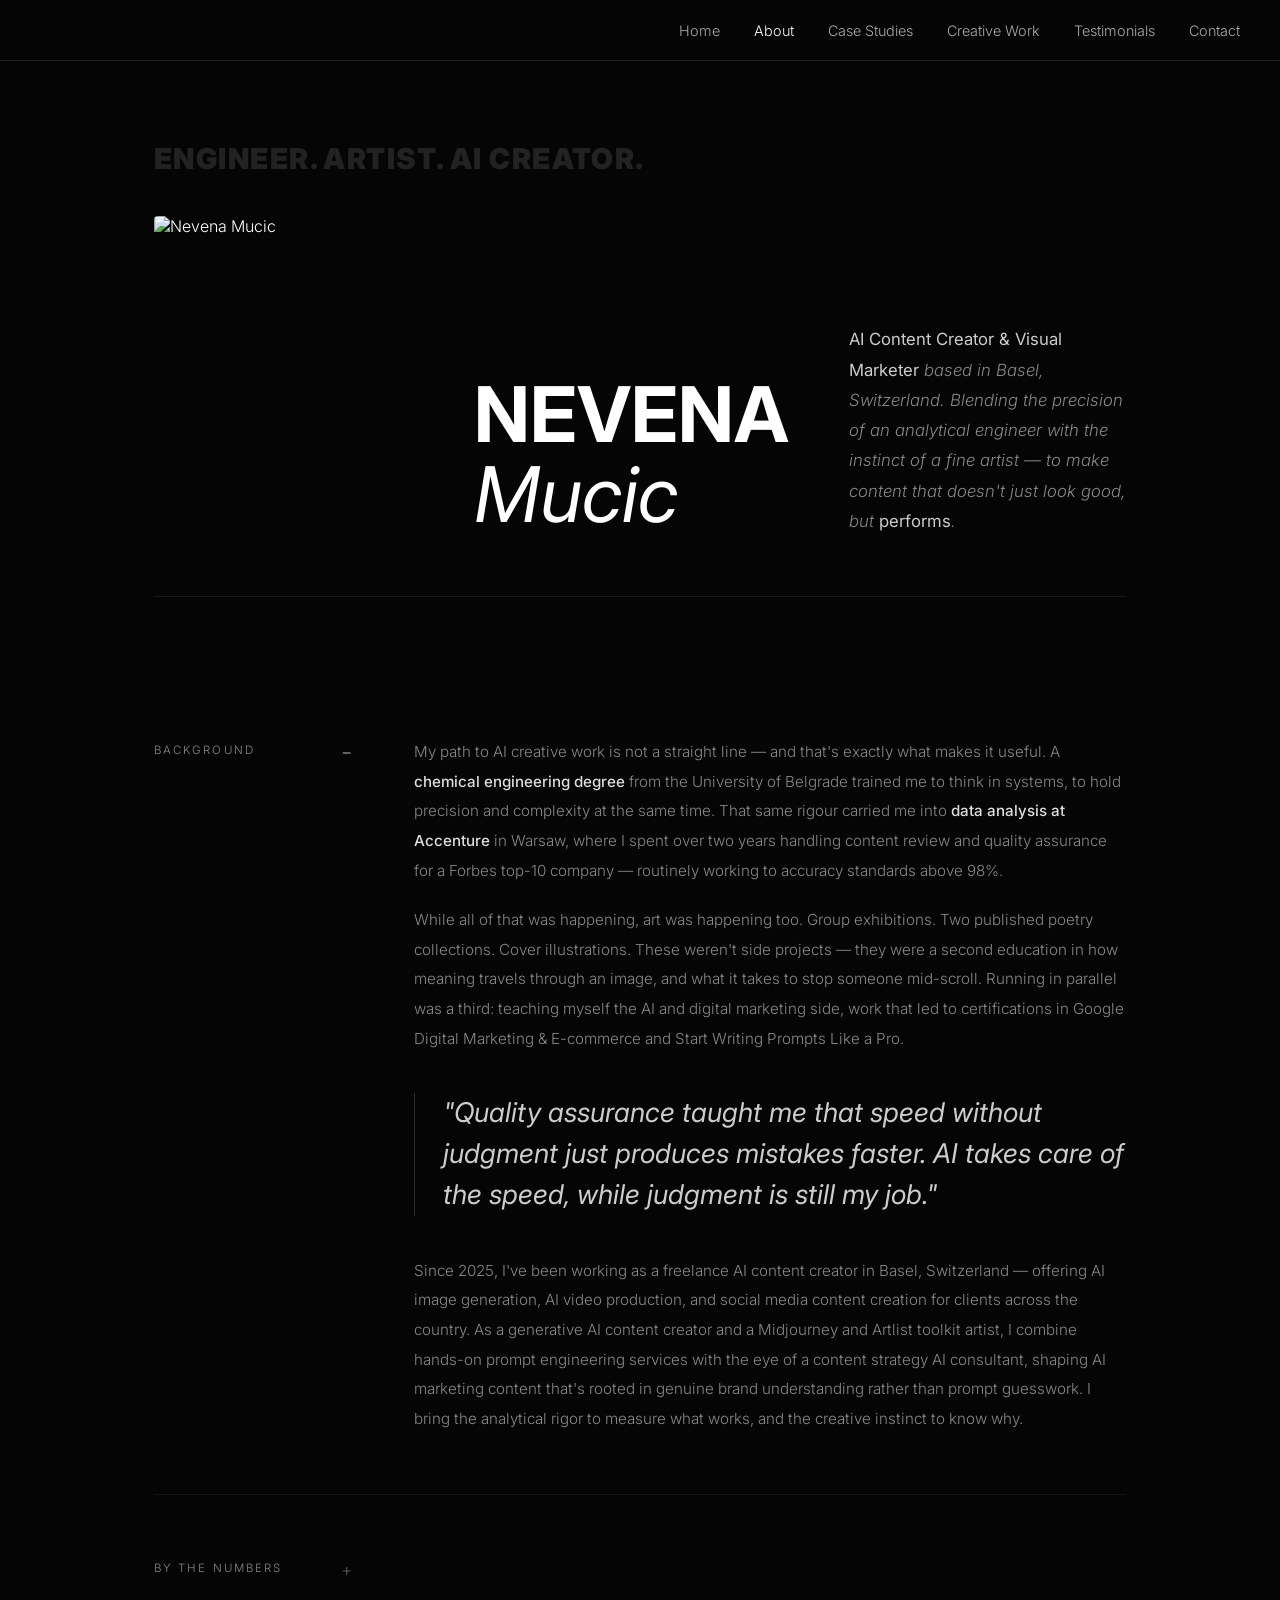
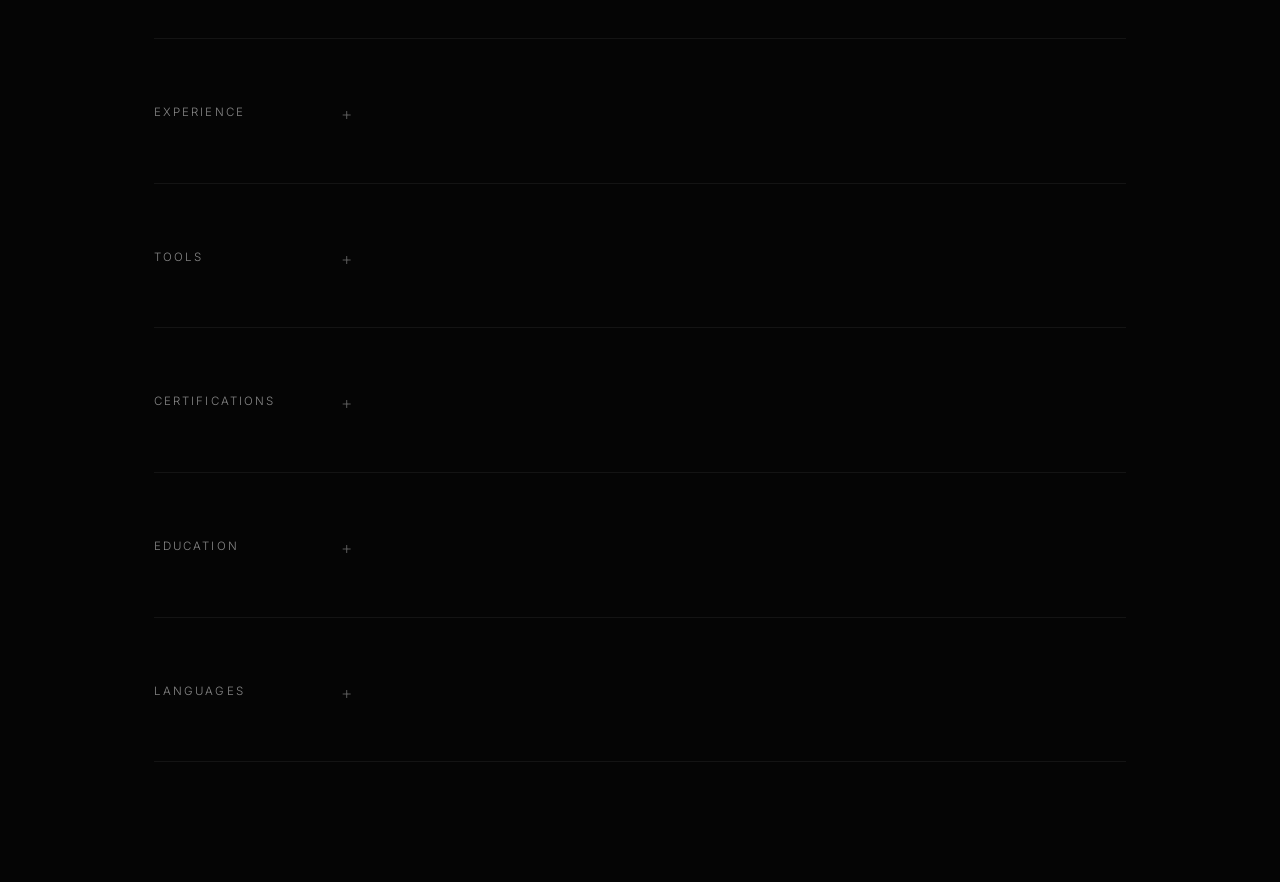
==== about.html @ 3ad42762 "Add expandable accordion sections" ====
<!DOCTYPE html>
<html lang="en">
<head>
    <meta charset="UTF-8">
    <meta name="viewport" content="width=device-width, initial-scale=1.0">
    <title>About Nevena Mucic — AI Visual Content Creator &middot; Basel</title>
    <meta name="description" content="Meet Nevena Mucic, an AI Visual Content Creator in Basel, Switzerland — an engineer-turned-artist blending chemical engineering precision with a fine art background in AI image generation, video production, and content strategy.">
    <link href="https://fonts.googleapis.com/css2?family=Inter:wght@300;400;500&display=swap" rel="stylesheet">
    <style>
        *, *::before, *::after { box-sizing: border-box; margin: 0; padding: 0; }

        body, html {
            background-color: #050505;
            color: #ffffff;
            font-family: 'Inter', sans-serif;
            font-weight: 300;
            overflow-x: hidden;
            -webkit-font-smoothing: antialiased;
        }

        .top-nav {
            display: flex;
            justify-content: flex-end;
            padding: 20px 40px;
            border-bottom: 1px solid rgba(255, 255, 255, 0.1);
        }
        .nav-links a {
            color: #aaaaaa;
            text-decoration: none;
            margin-left: 30px;
            font-size: 0.9rem;
            transition: color 0.3s ease;
        }
        .nav-links a:hover { color: #ffffff; }
        .nav-links a.active { color: #ffffff; }

        .about-page {
            max-width: 1100px;
            margin: 0 auto;
            padding: 80px 5% 120px;
        }

        .about-eyebrow {
            font-family: 'Inter', sans-serif;
            font-size: 1.8rem;
            font-weight: 900;
            color: #222222;
            margin-bottom: 40px;
            letter-spacing: 0.05em;
            text-transform: uppercase;
        }

        .page-header {
            display: grid;
            grid-template-columns: 260px 1fr 1fr;
            gap: 60px;
            align-items: end;
            margin-bottom: 80px;
            padding-bottom: 60px;
            border-bottom: 1px solid rgba(255,255,255,0.08);
        }

        .page-header h1 {
            font-family: 'Inter', sans-serif;
            font-weight: 700;
            font-size: clamp(3rem, 6vw, 5rem);
            line-height: 1.05;
        }

        .page-header h1 em {
            font-weight: 400;
            font-style: italic;
            display: block;
        }

        .header-statement p {
            font-size: 1.05rem;
            line-height: 1.8;
            color: #888;
            font-style: italic;
        }

        .header-statement p strong {
            color: #ccc;
            font-weight: 400;
            font-style: normal;
        }

        .header-photo {
            position: relative;
            width: 260px;
            height: 320px;
            overflow: hidden;
            border-radius: 4px;
            flex-shrink: 0;
        }

        .header-photo img {
            width: 100%;
            height: 100%;
            object-fit: cover;
            object-position: center top;
            display: block;
            filter: grayscale(15%) contrast(1.05);
        }

        .header-photo::after {
            content: '';
            position: absolute;
            bottom: 0; left: 0; right: 0;
            height: 55%;
            background: linear-gradient(to top, #050505 0%, transparent 100%);
            pointer-events: none;
        }

        .about-section {
            display: grid;
            grid-template-columns: 200px 1fr;
            gap: 60px;
            padding: 60px 0;
            border-bottom: 1px solid rgba(255,255,255,0.06);
            align-items: start;
        }

        .section-label {
            font-size: 0.72rem;
            letter-spacing: 0.18em;
            text-transform: uppercase;
            color: #888888;
            padding-top: 6px;
            position: sticky;
            top: 40px;
        }

        .background-text p {
            font-size: 0.95rem;
            line-height: 1.95;
            color: #888;
            margin-bottom: 20px;
        }

        .background-text p:last-child { margin-bottom: 0; }

        .background-text p strong {
            color: #dddddd;
            font-weight: 500;
        }

        .pull-quote {
            font-family: 'Inter', sans-serif;
            font-style: italic;
            font-weight: 400;
            font-size: clamp(1.3rem, 2.5vw, 1.7rem);
            line-height: 1.5;
            color: #ccc;
            border-left: 1px solid rgba(255,255,255,0.15);
            padding-left: 28px;
            margin: 40px 0;
        }

        .timeline-item {
            display: grid;
            grid-template-columns: 1fr auto;
            gap: 20px;
            padding: 28px 0;
            border-bottom: 1px solid rgba(255,255,255,0.06);
        }

        .timeline-item:first-child { padding-top: 0; }
        .timeline-item:last-child { border-bottom: none; padding-bottom: 0; }

        .timeline-role {
            font-size: 1rem;
            font-weight: 400;
            color: #eee;
            margin-bottom: 4px;
        }

        .timeline-company {
            font-size: 0.8rem;
            color: #666;
            letter-spacing: 0.05em;
            text-transform: uppercase;
            margin-bottom: 12px;
        }

        .timeline-desc {
            font-size: 0.85rem;
            line-height: 1.8;
            color: #666;
        }

        .timeline-desc ul {
            list-style: none;
            padding: 0;
            margin-top: 8px;
        }

        .timeline-desc ul li {
            padding-left: 16px;
            position: relative;
            margin-bottom: 6px;
        }

        .timeline-desc ul li::before {
            content: '→';
            position: absolute;
            left: 0;
            color: #444;
        }

        .timeline-date {
            font-size: 0.75rem;
            color: #777777;
            white-space: nowrap;
            padding-top: 5px;
            text-align: right;
        }

        .tools-grid {
            display: grid;
            grid-template-columns: 1fr 1fr;
            gap: 40px;
        }

        .tools-group-label {
            font-size: 0.72rem;
            letter-spacing: 0.15em;
            text-transform: uppercase;
            color: #888888;
            margin-bottom: 16px;
        }

        .tool-row {
            display: flex;
            align-items: center;
            gap: 16px;
            padding: 10px 0;
            border-bottom: 1px solid rgba(255,255,255,0.04);
        }

        .tool-row:last-child { border-bottom: none; }

        .tool-name {
            font-size: 0.85rem;
            color: #aaa;
            width: 130px;
            flex-shrink: 0;
        }

        .tool-bar-track {
            flex: 1;
            height: 1px;
            background: rgba(255,255,255,0.08);
            position: relative;
        }

        .tool-bar-fill {
            position: absolute;
            top: 0; left: 0;
            height: 1px;
            background: rgba(255,255,255,0.35);
        }

        .credentials-grid {
            display: grid;
            grid-template-columns: repeat(3, 1fr);
            gap: 1px;
            background: rgba(255,255,255,0.06);
        }

        .credential-cell {
            background: #050505;
            padding: 24px 20px;
        }

        .credential-number {
            font-family: 'Inter', sans-serif;
            font-size: 2rem;
            font-weight: 700;
            color: #fff;
            line-height: 1;
            margin-bottom: 6px;
        }

        .credential-label {
            font-size: 0.72rem;
            color: #555;
            text-transform: uppercase;
            letter-spacing: 0.1em;
            line-height: 1.4;
        }

        .lang-grid {
            display: grid;
            grid-template-columns: repeat(auto-fit, minmax(140px, 1fr));
            gap: 20px;
        }

        .lang-name {
            font-size: 0.9rem;
            color: #ccc;
            margin-bottom: 4px;
        }

        .lang-level {
            font-size: 0.7rem;
            color: #777777;
            text-transform: uppercase;
            letter-spacing: 0.1em;
        }

        .edu-item {
            padding: 20px 0;
            border-bottom: 1px solid rgba(255,255,255,0.05);
        }

        .edu-item:first-child { padding-top: 0; }
        .edu-item:last-child { border-bottom: none; padding-bottom: 0; }

        .edu-institution { font-size: 0.9rem; color: #ccc; margin-bottom: 4px; }
        .edu-field { font-size: 0.78rem; color: #555; margin-bottom: 4px; }
        .edu-years { font-size: 0.72rem; color: #3a3a3a; }

        .cert-list { display: flex; flex-direction: column; gap: 12px; }

        .cert-item {
            display: flex;
            align-items: center;
            gap: 14px;
            padding: 14px 18px;
            border: 1px solid rgba(255,255,255,0.07);
            border-radius: 8px;
        }

        .cert-badge {
            width: 28px;
            height: 28px;
            border-radius: 50%;
            border: 1px solid rgba(255,255,255,0.12);
            display: flex;
            align-items: center;
            justify-content: center;
            font-size: 0.6rem;
            color: #666;
            flex-shrink: 0;
        }

        .cert-name { font-size: 0.85rem; color: #aaa; }



        @media (max-width: 900px) {
            .page-header { grid-template-columns: 1fr 1fr; gap: 32px; }
            .header-photo { width: 100%; height: 260px; grid-column: 1 / -1; }
        }

        @media (max-width: 768px) {
            .top-nav { padding: 16px 20px; }
            .nav-links a { margin-left: 16px; font-size: 0.8rem; }
            .about-page { padding: 40px 5% 80px; }
            .page-header { grid-template-columns: 1fr; gap: 24px; margin-bottom: 48px; padding-bottom: 40px; }
            .header-photo { width: 100%; height: 220px; grid-column: auto; }
            .about-section { grid-template-columns: 1fr; gap: 20px; padding: 40px 0; }
            .section-label { position: static; }
            .tools-grid { grid-template-columns: 1fr; gap: 28px; }
            .credentials-grid { grid-template-columns: 1fr 1fr; }
        }
        /* ── Accordion ── */
        .section-label,
        .cs-section-label {
            cursor: pointer;
            user-select: none;
            display: flex;
            justify-content: space-between;
            align-items: flex-start;
            gap: 8px;
        }
        .section-label::after,
        .cs-section-label::after {
            content: '+';
            font-size: 1.1rem;
            font-weight: 300;
            color: #555555;
            line-height: 1;
            flex-shrink: 0;
            transition: color 0.3s ease;
        }
        .about-section.open > .section-label::after,
        .cs-section.open > .cs-section-label::after {
            content: '\2212';
            color: #aaaaaa;
        }
        .section-content,
        .cs-body {
            overflow: hidden;
            max-height: 0;
            opacity: 0;
            transition: max-height 0.45s cubic-bezier(0.4,0,0.2,1), opacity 0.35s ease;
            pointer-events: none;
        }
        .about-section.open > .section-content,
        .cs-section.open > .cs-body {
            max-height: 4000px;
            opacity: 1;
            pointer-events: auto;
        }

    </style>
</head>
<body>

    <nav class="top-nav">
        <div class="nav-links">
            <a href="/">Home</a>
            <a href="/about.html" class="active">About</a>
            <a href="/index.html#case-studies">Case Studies</a>
            <a href="/artwork.html">Creative Work</a>
            <a href="/#testimonials">Testimonials</a>
            <a href="/#contact">Contact</a>
        </div>
    </nav>

    <div class="about-page">

        <h2 class="about-eyebrow">Engineer. Artist. AI Creator.</h2>
        <div class="page-header">
            <div class="header-photo">
                <img src="https://nevenaai.com/static/profile.jpg" alt="Nevena Mucic">
            </div>
            <h1>NEVENA<br><em>Mucic</em></h1>
            <div class="header-statement">
                <p>
                    <strong>AI Content Creator & Visual Marketer</strong> based in Basel, Switzerland.
                    Blending the precision of an analytical engineer with the instinct of a fine artist —
                    to make content that doesn't just look good, but <strong>performs</strong>.
                </p>
            </div>
        </div>

        <div class="about-section">
            <div class="section-label">Background</div>
            <div class="section-content">
                <div class="background-text">
                    <p>My path to AI creative work is not a straight line — and that's exactly what makes it useful.
                    A <strong>chemical engineering degree</strong> from the University of Belgrade trained me to think
                    in systems, to hold precision and complexity at the same time. That same rigour carried me into
                    <strong>data analysis at Accenture</strong> in Warsaw, where I spent over two years handling
                    content review and quality assurance for a Forbes top-10 company — routinely working to accuracy
                    standards above 98%.</p>

                    <p>While all of that was happening, art was happening too. Group exhibitions. Two published poetry
                    collections. Cover illustrations. These weren't side projects — they were a second education in
                    how meaning travels through an image, and what it takes to stop someone mid-scroll. Running in
                    parallel was a third: teaching myself the AI and digital marketing side, work that led to
                    certifications in Google Digital Marketing & E-commerce and Start Writing Prompts Like a Pro.</p>

                    <div class="pull-quote">
                        "Quality assurance taught me that speed without judgment just produces mistakes faster. AI takes care of the speed, while judgment is still my job."
                    </div>

                    <p>Since 2025, I've been working as a freelance AI content creator in Basel, Switzerland — offering
                    AI image generation, AI video production, and social media content creation for clients across
                    the country. As a generative AI content creator and a Midjourney and Artlist toolkit artist,
                    I combine hands-on prompt engineering services with the eye of a content strategy AI consultant,
                    shaping AI marketing content that's rooted in genuine brand understanding rather than prompt
                    guesswork. I bring the analytical rigor to measure what works, and the creative instinct to know why.</p>
                </div>
            </div>
        </div>

        <div class="about-section">
            <div class="section-label">By the numbers</div>
            <div class="section-content">
                <div class="credentials-grid">
                    <div class="credential-cell">
                        <div class="credential-number">3</div>
                        <div class="credential-label">Swiss clients<br>served</div>
                    </div>
                    <div class="credential-cell">
                        <div class="credential-number">545%</div>
                        <div class="credential-label">Daily reach growth<br>(NetzwerkPRO)</div>
                    </div>
                    <div class="credential-cell">
                        <div class="credential-number">28K+</div>
                        <div class="credential-label">Views generated<br>(Kunstzentrum SOKO)</div>
                    </div>
                    <div class="credential-cell">
                        <div class="credential-number">98%+</div>
                        <div class="credential-label">Data quality<br>at Accenture</div>
                    </div>
                    <div class="credential-cell">
                        <div class="credential-number">2</div>
                        <div class="credential-label">Published poetry<br>collections</div>
                    </div>
                    <div class="credential-cell">
                        <div class="credential-number">3</div>
                        <div class="credential-label">Group<br>exhibitions</div>
                    </div>
                </div>
            </div>
        </div>

        <div class="about-section">
            <div class="section-label">Experience</div>
            <div class="section-content">
                <div class="timeline-item">
                    <div>
                        <div class="timeline-role">AI Content Creator — Marketing & Visual Storytelling</div>
                        <div class="timeline-company">Freelance · Self-Employed · Basel, Switzerland</div>
                        <div class="timeline-desc">
                            Freelance practice working as a Midjourney and Artlist toolkit artist for three Swiss clients, combining AI visual production with digital marketing strategy.
                            <ul>
                                <li>AI visuals and video — Midjourney, Artlist AI Toolkit (Kling 3.0, Seedance 2.0, Veo 3), Canva, CapCut</li>
                                <li>Event posters, reels, and carousels informed by hook strategy and audience behaviour</li>
                                <li>Branded AI video outros establishing consistent visual identity for nonprofit clients</li>
                                <li>Copy and content direction via Claude, ChatGPT, and Gemini</li>
                            </ul>
                        </div>
                    </div>
                    <div class="timeline-date">Aug 2025 — Present</div>
                </div>

                <div class="timeline-item">
                    <div>
                        <div class="timeline-role">Data Analyst</div>
                        <div class="timeline-company">Accenture · Warsaw, Poland</div>
                        <div class="timeline-desc">
                            Data handling, analysis, and quality assurance for a multinational Forbes top-10 client.
                            <ul>
                                <li>Maintained data quality above 98% consistently</li>
                                <li>Identified gaps and developed methods for policy implementation and quality improvement</li>
                                <li>Provided back-end support and tracked events across supported language markets</li>
                            </ul>
                        </div>
                    </div>
                    <div class="timeline-date">Nov 2018 — Feb 2021</div>
                </div>
            </div>
        </div>

        <div class="about-section">
            <div class="section-label">Tools</div>
            <div class="section-content">
                <div class="tools-grid">
                    <div>
                        <div class="tools-group-label">AI Visual Production</div>
                        <div class="tool-row"><span class="tool-name">Midjourney</span><div class="tool-bar-track"><div class="tool-bar-fill" style="width:96%"></div></div></div>
                        <div class="tool-row"><span class="tool-name">Kling 3.0</span><div class="tool-bar-track"><div class="tool-bar-fill" style="width:78%"></div></div></div>
                        <div class="tool-row"><span class="tool-name">Veo 3</span><div class="tool-bar-track"><div class="tool-bar-fill" style="width:72%"></div></div></div>
                        <div class="tool-row"><span class="tool-name">Seedance 2.0</span><div class="tool-bar-track"><div class="tool-bar-fill" style="width:68%"></div></div></div>
                        <div class="tool-row"><span class="tool-name">Nano Banana</span><div class="tool-bar-track"><div class="tool-bar-fill" style="width:95%"></div></div></div>
                    </div>
                    <div>
                        <div class="tools-group-label">Content & Marketing</div>
                        <div class="tool-row"><span class="tool-name">Canva</span><div class="tool-bar-track"><div class="tool-bar-fill" style="width:92%"></div></div></div>
                        <div class="tool-row"><span class="tool-name">CapCut</span><div class="tool-bar-track"><div class="tool-bar-fill" style="width:85%"></div></div></div>
                        <div class="tool-row"><span class="tool-name">Artlist</span><div class="tool-bar-track"><div class="tool-bar-fill" style="width:80%"></div></div></div>
                        <div class="tool-row"><span class="tool-name">Claude / ChatGPT / Gemini</span><div class="tool-bar-track"><div class="tool-bar-fill" style="width:88%"></div></div></div>
                    </div>
                </div>
            </div>
        </div>

        <div class="about-section">
            <div class="section-label">Certifications</div>
            <div class="section-content">
                <div class="cert-list">
                    <div class="cert-item"><div class="cert-badge">G</div><span class="cert-name">Google Digital Marketing & E-commerce</span></div>
                    <div class="cert-item"><div class="cert-badge">G</div><span class="cert-name">Start Writing Prompts Like a Pro (Google)</span></div>
                    <div class="cert-item"><div class="cert-badge">AI</div><span class="cert-name">ChatGPT for Everyone</span></div>
                    <div class="cert-item"><div class="cert-badge">D</div><span class="cert-name">Speed Up Data Analysis and Presentation Building (Google)</span></div>
                </div>
            </div>
        </div>

        <div class="about-section">
            <div class="section-label">Education</div>
            <div class="section-content">
                <div class="edu-item">
                    <div class="edu-institution">University of Belgrade</div>
                    <div class="edu-field">Chemical Engineering</div>
                    <div class="edu-years">2009 — 2017</div>
                </div>
                <div class="edu-item">
                    <div class="edu-institution">Technical High School Bor</div>
                    <div class="edu-field">Chemical Engineering · Environmental Chemistry</div>
                    <div class="edu-years">2005 — 2009</div>
                </div>
            </div>
        </div>

        <div class="about-section">
            <div class="section-label">Languages</div>
            <div class="section-content">
                <div class="lang-grid">
                    <div><div class="lang-name">Serbian</div><div class="lang-level">Native</div></div>
                    <div><div class="lang-name">English</div><div class="lang-level">Professional</div></div>
                    <div><div class="lang-name">Romanian</div><div class="lang-level">Limited Working</div></div>
                    <div><div class="lang-name">German</div><div class="lang-level">Elementary</div></div>
                    <div><div class="lang-name">Polish</div><div class="lang-level">Elementary</div></div>
                </div>
            </div>
        </div>

    </div>
<script>
    (function(){
        document.querySelectorAll('.about-section').forEach(function(s,i){
            var l=s.querySelector('.section-label'),b=s.querySelector('.section-content');
            if(!l||!b)return;
            if(i===0)s.classList.add('open');
            l.addEventListener('click',function(){s.classList.toggle('open');});
        });
        document.querySelectorAll('.cs-section').forEach(function(s,i){
            var l=s.querySelector('.cs-section-label'),b=s.querySelector('.cs-body');
            if(!l||!b)return;
            if(i===0)s.classList.add('open');
            l.addEventListener('click',function(){s.classList.toggle('open');});
        });
    })();
    </script></body>
</html>
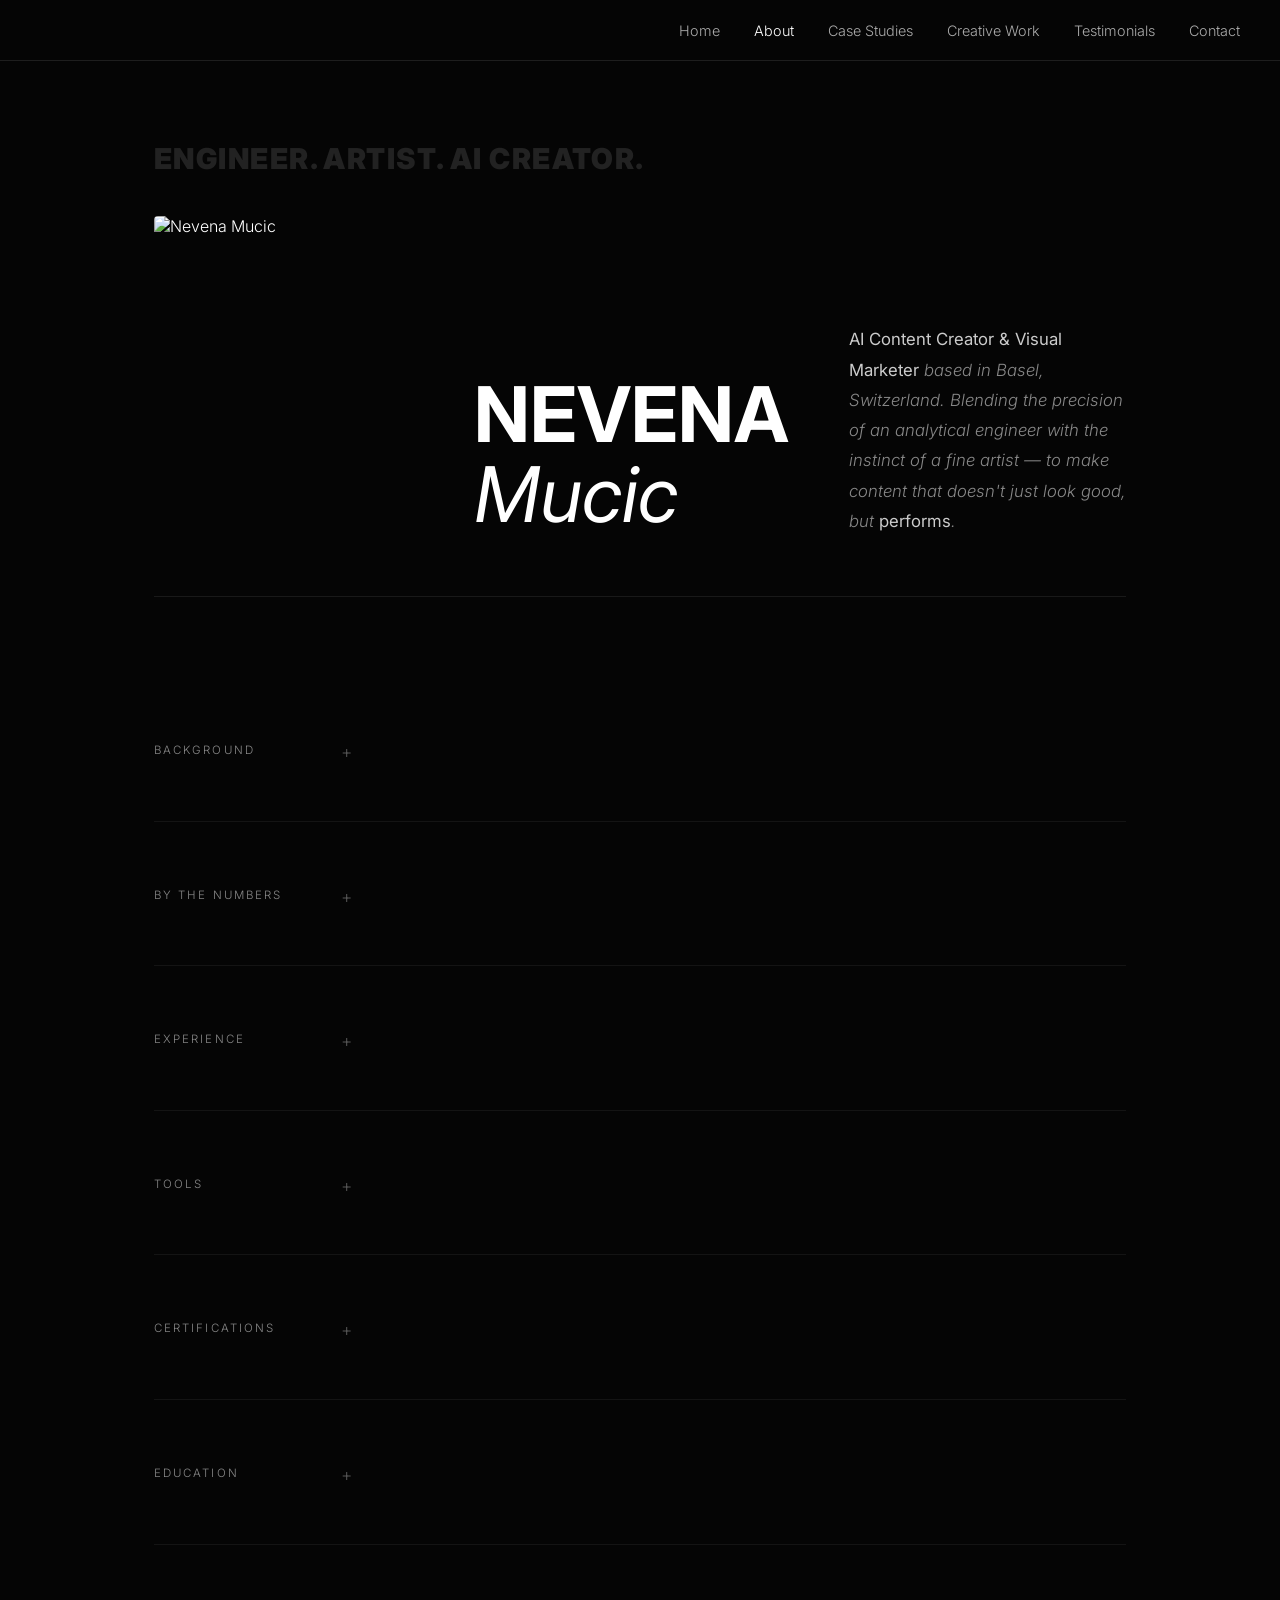
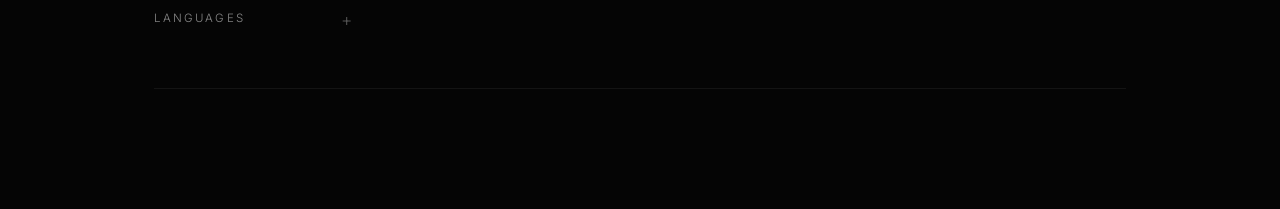
==== commit 870e05db: "Make first expandable not open by default" ====
--- a/about.html
+++ b/about.html
@@ -606,16 +606,14 @@
     </div>
 <script>
     (function(){
-        document.querySelectorAll('.about-section').forEach(function(s,i){
+        document.querySelectorAll('.about-section').forEach(function(s){
             var l=s.querySelector('.section-label'),b=s.querySelector('.section-content');
             if(!l||!b)return;
-            if(i===0)s.classList.add('open');
             l.addEventListener('click',function(){s.classList.toggle('open');});
         });
-        document.querySelectorAll('.cs-section').forEach(function(s,i){
+        document.querySelectorAll('.cs-section').forEach(function(s){
             var l=s.querySelector('.cs-section-label'),b=s.querySelector('.cs-body');
             if(!l||!b)return;
-            if(i===0)s.classList.add('open');
             l.addEventListener('click',function(){s.classList.toggle('open');});
         });
     })();
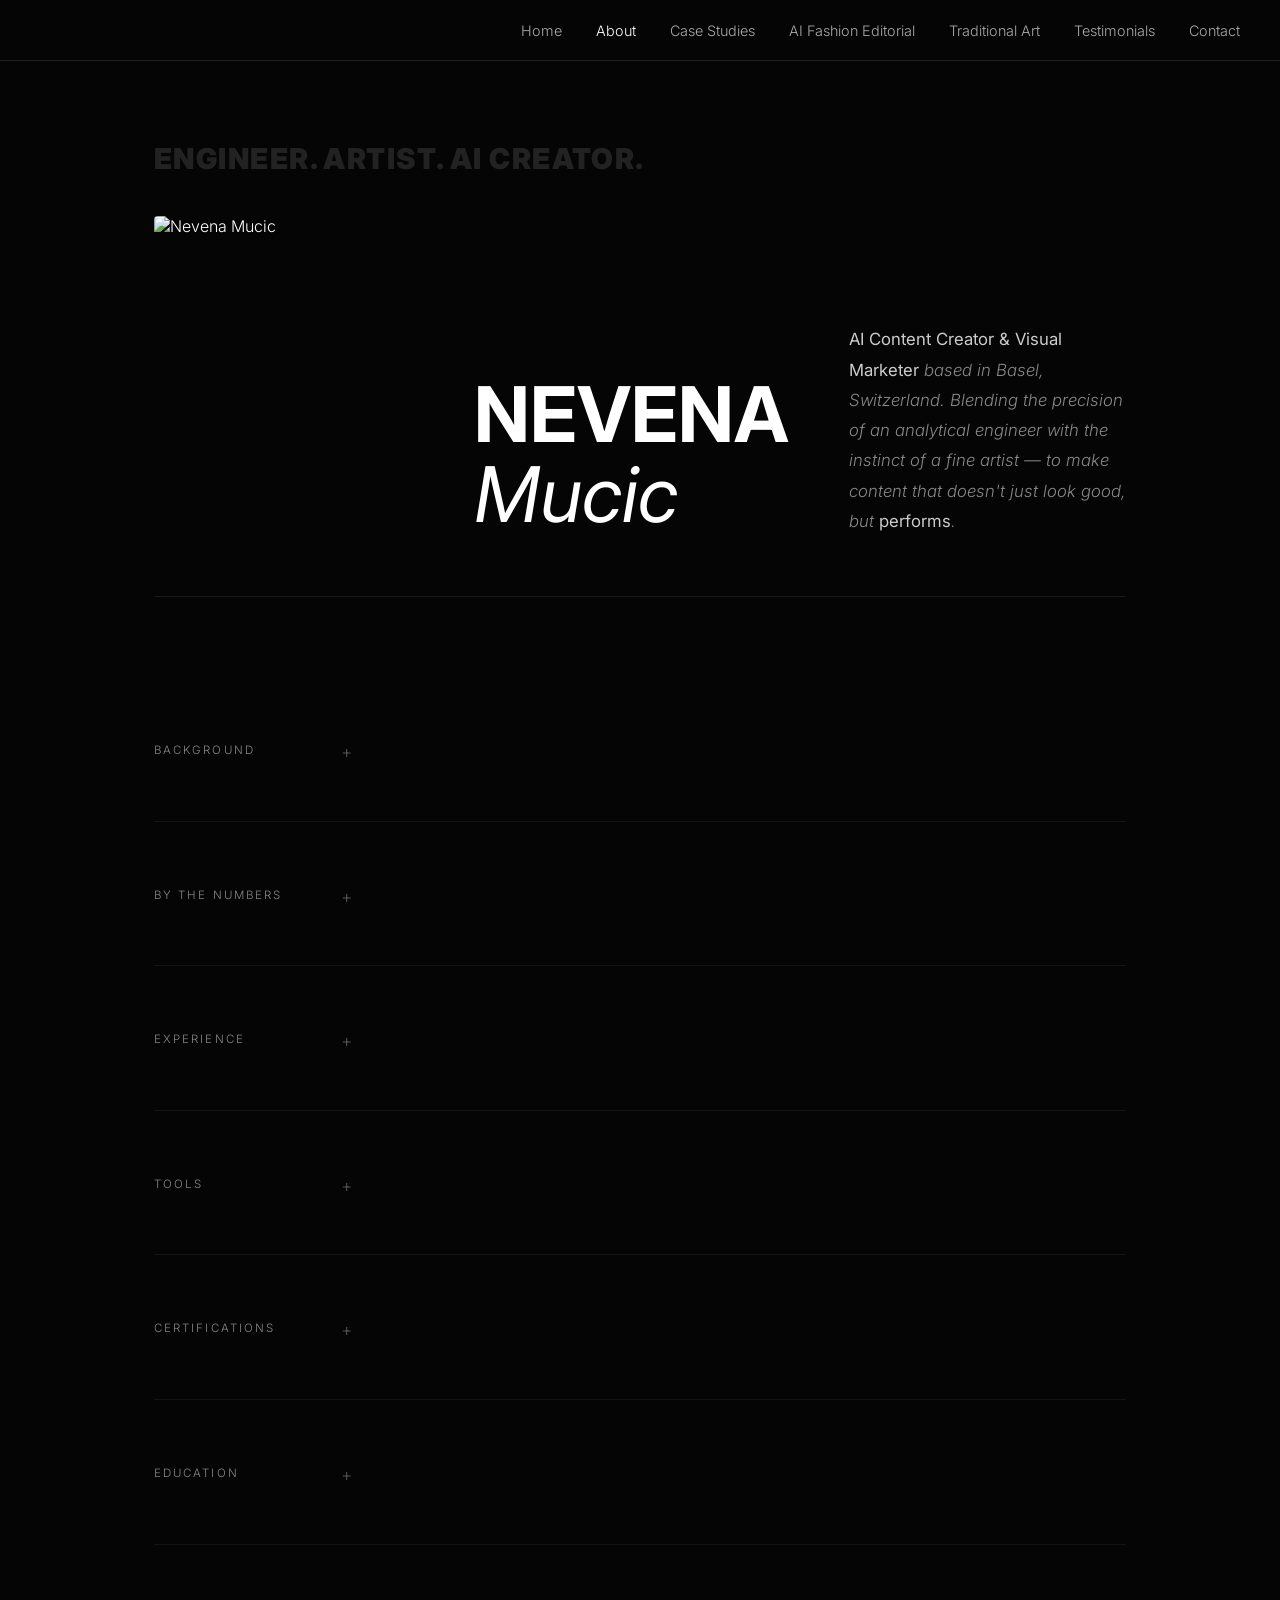
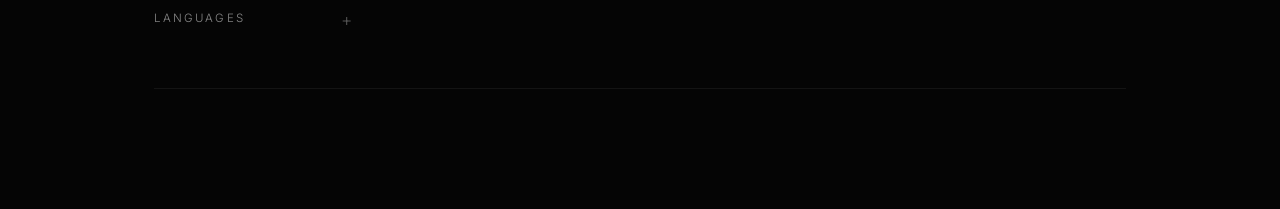
==== commit a52f1fba: "Added Visine video" ====
--- a/about.html
+++ b/about.html
@@ -1,6 +1,15 @@
 <!DOCTYPE html>
 <html lang="en">
 <head>
+    <!-- Google tag (gtag.js) -->
+    <script async src="https://www.googletagmanager.com/gtag/js?id=G-HHDKVC6CPN"></script>
+    <script>
+      window.dataLayer = window.dataLayer || [];
+      function gtag(){dataLayer.push(arguments);}
+      gtag('js', new Date());
+
+      gtag('config', 'G-HHDKVC6CPN');
+    </script>
     <meta charset="UTF-8">
     <meta name="viewport" content="width=device-width, initial-scale=1.0">
     <title>About Nevena Mucic — AI Visual Content Creator &middot; Basel</title>
@@ -415,7 +424,8 @@
             <a href="/">Home</a>
             <a href="/about.html" class="active">About</a>
             <a href="/index.html#case-studies">Case Studies</a>
-            <a href="/artwork.html">Creative Work</a>
+            <a href="/index.html#fashion-editorial">AI Fashion Editorial</a>
+            <a href="/artwork.html">Traditional Art</a>
             <a href="/#testimonials">Testimonials</a>
             <a href="/#contact">Contact</a>
         </div>
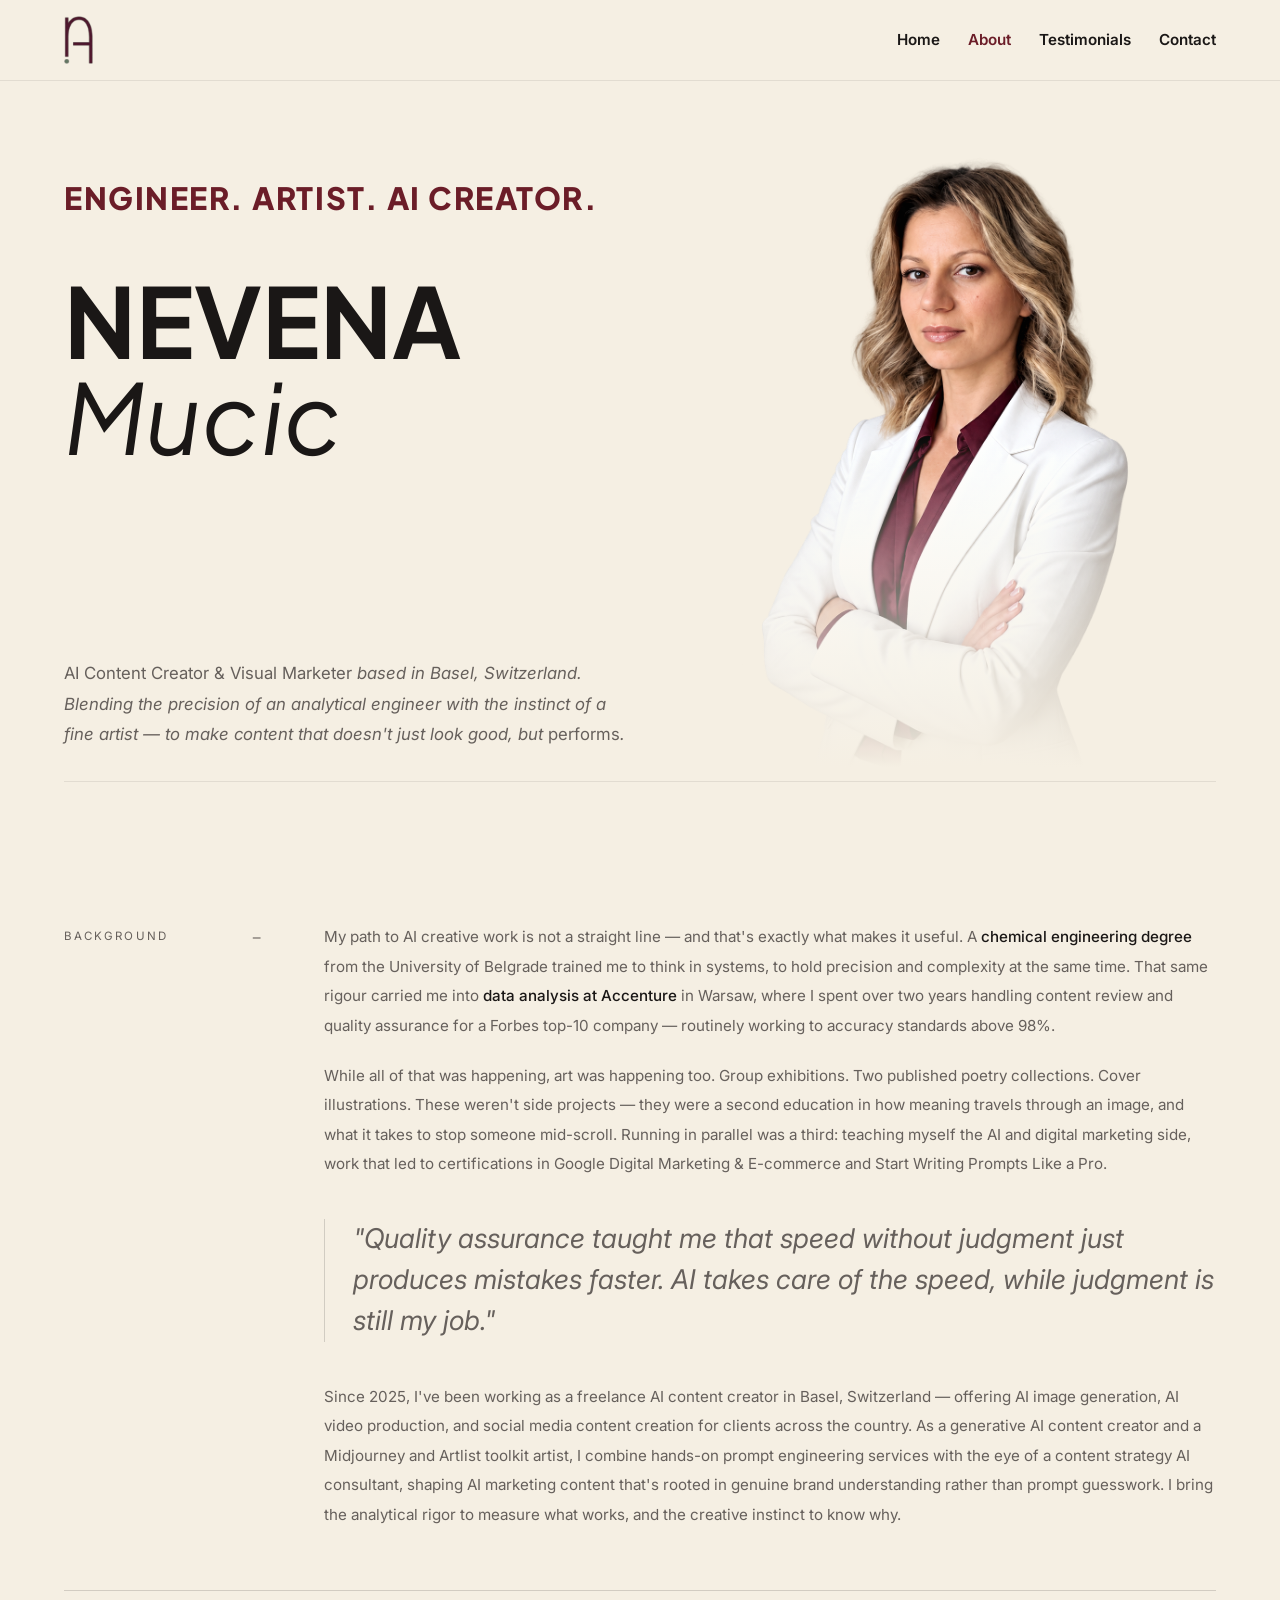
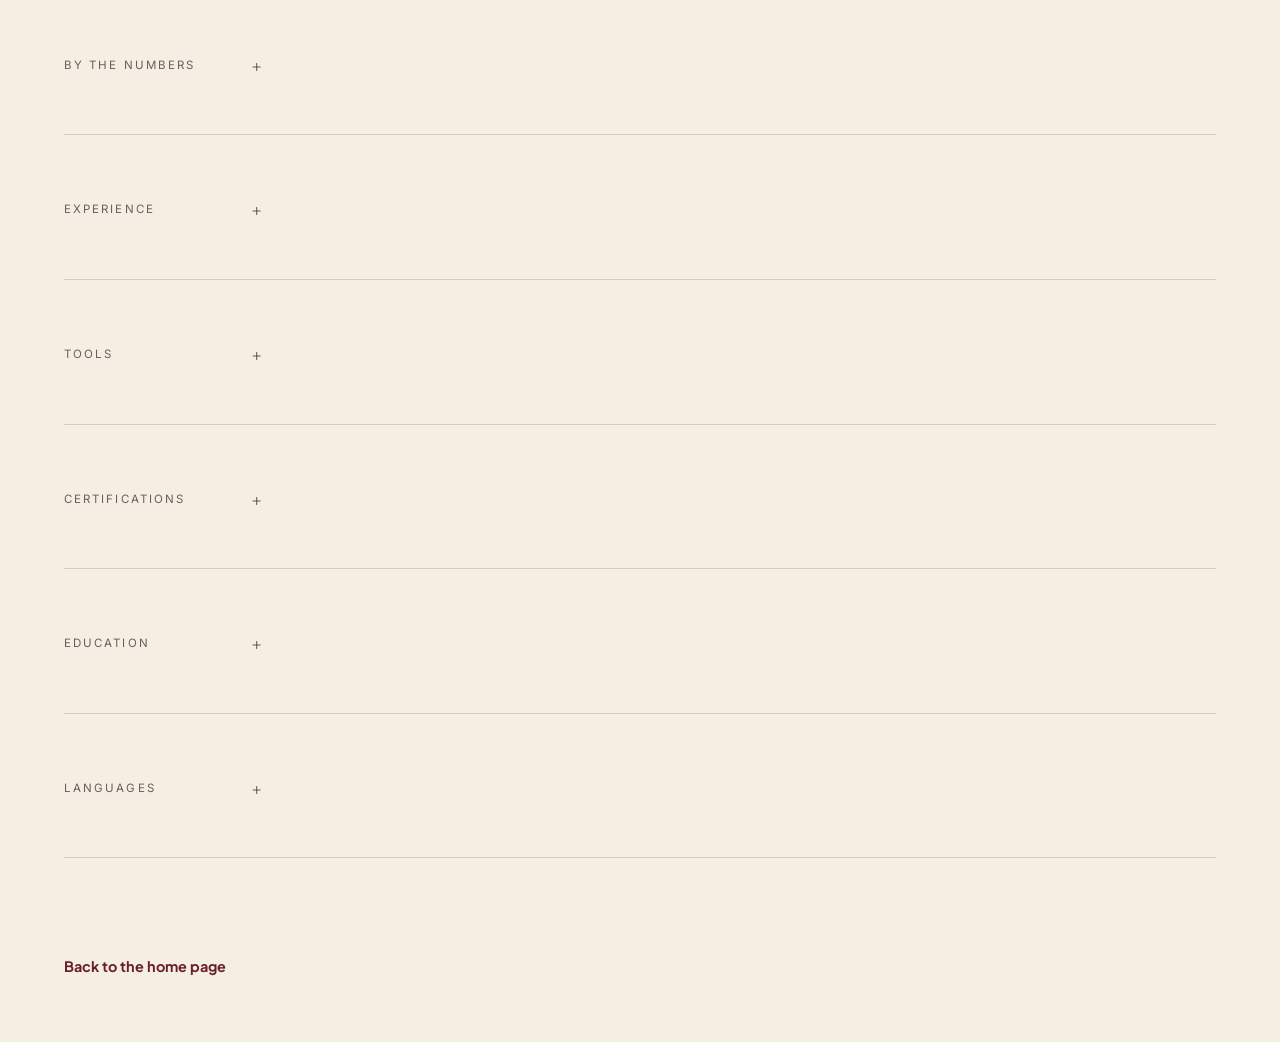
==== commit 3adcf85e: "Updated portfolio website Rebuild the published pages and add the assets referenced by the latest la" ====
--- a/about.html
+++ b/about.html
@@ -14,34 +14,23 @@
     <meta name="viewport" content="width=device-width, initial-scale=1.0">
     <title>About Nevena Mucic — AI Visual Content Creator &middot; Basel</title>
     <meta name="description" content="Meet Nevena Mucic, an AI Visual Content Creator in Basel, Switzerland — an engineer-turned-artist blending chemical engineering precision with a fine art background in AI image generation, video production, and content strategy.">
-    <link href="https://fonts.googleapis.com/css2?family=Inter:wght@300;400;500&display=swap" rel="stylesheet">
+    <link rel="preconnect" href="https://fonts.googleapis.com">
+    <link rel="preconnect" href="https://fonts.gstatic.com" crossorigin>
+    <link href="https://fonts.googleapis.com/css2?family=Plus+Jakarta+Sans:ital,wght@0,400;0,600;0,700;0,800;1,400;1,700&family=Inter:ital,wght@0,300;0,400;0,500;0,600;1,300;1,400&family=Playfair+Display:ital@1&display=swap" rel="stylesheet">
     <style>
         *, *::before, *::after { box-sizing: border-box; margin: 0; padding: 0; }
+        h1, h2, h3 { font-family: var(--font-heading); }
 
         body, html {
-            background-color: #050505;
-            color: #ffffff;
-            font-family: 'Inter', sans-serif;
-            font-weight: 300;
+            background-color: var(--bg-cream);
+            color: var(--text-primary);
+            font-family: var(--font-body);
             overflow-x: hidden;
             -webkit-font-smoothing: antialiased;
         }
 
-        .top-nav {
-            display: flex;
-            justify-content: flex-end;
-            padding: 20px 40px;
-            border-bottom: 1px solid rgba(255, 255, 255, 0.1);
-        }
-        .nav-links a {
-            color: #aaaaaa;
-            text-decoration: none;
-            margin-left: 30px;
-            font-size: 0.9rem;
-            transition: color 0.3s ease;
-        }
-        .nav-links a:hover { color: #ffffff; }
-        .nav-links a.active { color: #ffffff; }
+                        .nav-links a:hover { color: var(--accent-burgundy); }
+        .nav-links a.active { color: var(--accent-burgundy); }
 
         .about-page {
             max-width: 1100px;
@@ -50,10 +39,10 @@
         }
 
         .about-eyebrow {
-            font-family: 'Inter', sans-serif;
+            font-family: var(--font-heading);
             font-size: 1.8rem;
             font-weight: 900;
-            color: #222222;
+            color: var(--accent-burgundy);
             margin-bottom: 40px;
             letter-spacing: 0.05em;
             text-transform: uppercase;
@@ -61,16 +50,18 @@
 
         .page-header {
             display: grid;
-            grid-template-columns: 260px 1fr 1fr;
+            grid-template-columns: 1fr 1fr 260px;
             gap: 60px;
             align-items: end;
             margin-bottom: 80px;
             padding-bottom: 60px;
-            border-bottom: 1px solid rgba(255,255,255,0.08);
+            border-bottom: 1px solid var(--card-border);
         }
 
         .page-header h1 {
-            font-family: 'Inter', sans-serif;
+            grid-column: 1;
+            grid-row: 1;
+            font-family: var(--font-heading);
             font-weight: 700;
             font-size: clamp(3rem, 6vw, 5rem);
             line-height: 1.05;
@@ -85,17 +76,24 @@
         .header-statement p {
             font-size: 1.05rem;
             line-height: 1.8;
-            color: #888;
+            color: var(--text-secondary);
             font-style: italic;
         }
 
         .header-statement p strong {
-            color: #ccc;
+            color: var(--text-secondary);
             font-weight: 400;
             font-style: normal;
         }
 
+        .header-statement {
+            grid-column: 2;
+            grid-row: 1;
+        }
+
         .header-photo {
+            grid-column: 3;
+            grid-row: 1;
             position: relative;
             width: 260px;
             height: 320px;
@@ -118,7 +116,7 @@
             position: absolute;
             bottom: 0; left: 0; right: 0;
             height: 55%;
-            background: linear-gradient(to top, #050505 0%, transparent 100%);
+            background: linear-gradient(to top, var(--bg-cream) 0%, transparent 100%);
             pointer-events: none;
         }
 
@@ -127,7 +125,7 @@
             grid-template-columns: 200px 1fr;
             gap: 60px;
             padding: 60px 0;
-            border-bottom: 1px solid rgba(255,255,255,0.06);
+            border-bottom: 1px solid var(--card-border);
             align-items: start;
         }
 
@@ -135,34 +133,34 @@
             font-size: 0.72rem;
             letter-spacing: 0.18em;
             text-transform: uppercase;
-            color: #888888;
+            color: var(--text-secondary);
             padding-top: 6px;
             position: sticky;
-            top: 40px;
+            top: 100px;
         }
 
         .background-text p {
             font-size: 0.95rem;
             line-height: 1.95;
-            color: #888;
+            color: var(--text-secondary);
             margin-bottom: 20px;
         }
 
         .background-text p:last-child { margin-bottom: 0; }
 
         .background-text p strong {
-            color: #dddddd;
+            color: var(--text-primary);
             font-weight: 500;
         }
 
         .pull-quote {
-            font-family: 'Inter', sans-serif;
+            font-family: var(--font-body);
             font-style: italic;
             font-weight: 400;
             font-size: clamp(1.3rem, 2.5vw, 1.7rem);
             line-height: 1.5;
-            color: #ccc;
-            border-left: 1px solid rgba(255,255,255,0.15);
+            color: var(--text-secondary);
+            border-left: 1px solid var(--card-border);
             padding-left: 28px;
             margin: 40px 0;
         }
@@ -172,7 +170,7 @@
             grid-template-columns: 1fr auto;
             gap: 20px;
             padding: 28px 0;
-            border-bottom: 1px solid rgba(255,255,255,0.06);
+            border-bottom: 1px solid var(--card-border);
         }
 
         .timeline-item:first-child { padding-top: 0; }
@@ -181,13 +179,13 @@
         .timeline-role {
             font-size: 1rem;
             font-weight: 400;
-            color: #eee;
+            color: var(--text-primary);
             margin-bottom: 4px;
         }
 
         .timeline-company {
             font-size: 0.8rem;
-            color: #666;
+            color: var(--text-secondary);
             letter-spacing: 0.05em;
             text-transform: uppercase;
             margin-bottom: 12px;
@@ -196,7 +194,7 @@
         .timeline-desc {
             font-size: 0.85rem;
             line-height: 1.8;
-            color: #666;
+            color: var(--text-secondary);
         }
 
         .timeline-desc ul {
@@ -215,12 +213,12 @@
             content: '→';
             position: absolute;
             left: 0;
-            color: #444;
+            color: var(--text-secondary);
         }
 
         .timeline-date {
             font-size: 0.75rem;
-            color: #777777;
+            color: var(--text-secondary);
             white-space: nowrap;
             padding-top: 5px;
             text-align: right;
@@ -236,7 +234,7 @@
             font-size: 0.72rem;
             letter-spacing: 0.15em;
             text-transform: uppercase;
-            color: #888888;
+            color: var(--text-secondary);
             margin-bottom: 16px;
         }
 
@@ -245,14 +243,14 @@
             align-items: center;
             gap: 16px;
             padding: 10px 0;
-            border-bottom: 1px solid rgba(255,255,255,0.04);
+            border-bottom: 1px solid var(--card-border);
         }
 
         .tool-row:last-child { border-bottom: none; }
 
         .tool-name {
             font-size: 0.85rem;
-            color: #aaa;
+            color: var(--text-secondary);
             width: 130px;
             flex-shrink: 0;
         }
@@ -260,7 +258,7 @@
         .tool-bar-track {
             flex: 1;
             height: 1px;
-            background: rgba(255,255,255,0.08);
+            background: var(--card-border);
             position: relative;
         }
 
@@ -268,33 +266,33 @@
             position: absolute;
             top: 0; left: 0;
             height: 1px;
-            background: rgba(255,255,255,0.35);
+            background: var(--accent-burgundy);
         }
 
         .credentials-grid {
             display: grid;
             grid-template-columns: repeat(3, 1fr);
             gap: 1px;
-            background: rgba(255,255,255,0.06);
+            background: var(--card-border);
         }
 
         .credential-cell {
-            background: #050505;
+            background: var(--bg-cream);
             padding: 24px 20px;
         }
 
         .credential-number {
-            font-family: 'Inter', sans-serif;
+            font-family: var(--font-heading);
             font-size: 2rem;
             font-weight: 700;
-            color: #fff;
+            color: var(--text-primary);
             line-height: 1;
             margin-bottom: 6px;
         }
 
         .credential-label {
             font-size: 0.72rem;
-            color: #555;
+            color: var(--text-secondary);
             text-transform: uppercase;
             letter-spacing: 0.1em;
             line-height: 1.4;
@@ -308,28 +306,28 @@
 
         .lang-name {
             font-size: 0.9rem;
-            color: #ccc;
+            color: var(--text-secondary);
             margin-bottom: 4px;
         }
 
         .lang-level {
             font-size: 0.7rem;
-            color: #777777;
+            color: var(--text-secondary);
             text-transform: uppercase;
             letter-spacing: 0.1em;
         }
 
         .edu-item {
             padding: 20px 0;
-            border-bottom: 1px solid rgba(255,255,255,0.05);
+            border-bottom: 1px solid var(--card-border);
         }
 
         .edu-item:first-child { padding-top: 0; }
         .edu-item:last-child { border-bottom: none; padding-bottom: 0; }
 
-        .edu-institution { font-size: 0.9rem; color: #ccc; margin-bottom: 4px; }
-        .edu-field { font-size: 0.78rem; color: #555; margin-bottom: 4px; }
-        .edu-years { font-size: 0.72rem; color: #3a3a3a; }
+        .edu-institution { font-size: 0.9rem; color: var(--text-secondary); margin-bottom: 4px; }
+        .edu-field { font-size: 0.78rem; color: var(--text-secondary); margin-bottom: 4px; }
+        .edu-years { font-size: 0.72rem; color: var(--text-secondary); }
 
         .cert-list { display: flex; flex-direction: column; gap: 12px; }
 
@@ -338,7 +336,7 @@
             align-items: center;
             gap: 14px;
             padding: 14px 18px;
-            border: 1px solid rgba(255,255,255,0.07);
+            border: 1px solid var(--card-border);
             border-radius: 8px;
         }
 
@@ -346,30 +344,31 @@
             width: 28px;
             height: 28px;
             border-radius: 50%;
-            border: 1px solid rgba(255,255,255,0.12);
+            border: 1px solid var(--card-border);
             display: flex;
             align-items: center;
             justify-content: center;
             font-size: 0.6rem;
-            color: #666;
+            color: var(--text-secondary);
             flex-shrink: 0;
         }
 
-        .cert-name { font-size: 0.85rem; color: #aaa; }
+        .cert-name { font-size: 0.85rem; color: var(--text-secondary); }
 
 
 
         @media (max-width: 900px) {
             .page-header { grid-template-columns: 1fr 1fr; gap: 32px; }
+            .page-header h1, .header-statement, .header-photo { grid-column: auto; grid-row: auto; }
             .header-photo { width: 100%; height: 260px; grid-column: 1 / -1; }
         }
 
         @media (max-width: 768px) {
-            .top-nav { padding: 16px 20px; }
-            .nav-links a { margin-left: 16px; font-size: 0.8rem; }
+            
+            
             .about-page { padding: 40px 5% 80px; }
             .page-header { grid-template-columns: 1fr; gap: 24px; margin-bottom: 48px; padding-bottom: 40px; }
-            .header-photo { width: 100%; height: 220px; grid-column: auto; }
+            .header-photo { width: 100%; height: 220px; grid-column: auto; grid-row: auto; }
             .about-section { grid-template-columns: 1fr; gap: 20px; padding: 40px 0; }
             .section-label { position: static; }
             .tools-grid { grid-template-columns: 1fr; gap: 28px; }
@@ -390,7 +389,7 @@
             content: '+';
             font-size: 1.1rem;
             font-weight: 300;
-            color: #555555;
+            color: var(--text-secondary);
             line-height: 1;
             flex-shrink: 0;
             transition: color 0.3s ease;
@@ -398,7 +397,7 @@
         .about-section.open > .section-label::after,
         .cs-section.open > .cs-section-label::after {
             content: '\2212';
-            color: #aaaaaa;
+            color: var(--text-secondary);
         }
         .section-content,
         .cs-body {
@@ -416,16 +415,17 @@
         }
 
     </style>
+    <link rel="stylesheet" href="/static/custom.css?v=83">
 </head>
 <body>
 
     <nav class="top-nav">
+        <a class="brand-logo" href="/" aria-label="Nevena Mučić home">
+            <img src="/static/Nevena_logo_no_text.png" alt="Nevena Mučić">
+        </a>
         <div class="nav-links">
             <a href="/">Home</a>
             <a href="/about.html" class="active">About</a>
-            <a href="/index.html#case-studies">Case Studies</a>
-            <a href="/index.html#fashion-editorial">AI Fashion Editorial</a>
-            <a href="/artwork.html">Traditional Art</a>
             <a href="/#testimonials">Testimonials</a>
             <a href="/#contact">Contact</a>
         </div>
@@ -433,10 +433,10 @@
 
     <div class="about-page">
 
-        <h2 class="about-eyebrow">Engineer. Artist. AI Creator.</h2>
         <div class="page-header">
+            <h2 class="about-eyebrow">Engineer. Artist. AI Creator.</h2>
             <div class="header-photo">
-                <img src="https://nevenaai.com/static/profile.jpg" alt="Nevena Mucic">
+                <img src="/static/profile.jpg" alt="Nevena Mucic">
             </div>
             <h1>NEVENA<br><em>Mucic</em></h1>
             <div class="header-statement">
@@ -448,7 +448,7 @@
             </div>
         </div>
 
-        <div class="about-section">
+        <div class="about-section open">
             <div class="section-label">Background</div>
             <div class="section-content">
                 <div class="background-text">
@@ -627,6 +627,9 @@
             l.addEventListener('click',function(){s.classList.toggle('open');});
         });
     })();
-    </script></body>
+    </script>    <footer class="page-return-home">
+        <a href="/">Back to the home page</a>
+    </footer>
+</body>
 </html>
 
--- a/static/custom.css
+++ b/static/custom.css
@@ -0,0 +1,2057 @@
+/* ── 1. VARIABLES & PALETTE ── */
+:root {
+    --page-gutter: clamp(20px, 5vw, 64px);
+    --page-shell-width: 1408px;
+    --hero-nav-height: 81px;
+    --section-color-1: #F5EFE3;
+    --section-color-2: #6B1D28;
+    --section-color-3: var(--section-color-1);
+    --section-color-4: #88927C;
+    --bg-cream: var(--section-color-1);
+    --bg-card: #FAF6F0;
+    --bg-card-gradient: linear-gradient(135deg, #FAF6F0 0%, #EDE4DF 100%);
+    
+    --text-primary: #1A1716;
+    --text-secondary: #66605C;
+    --text-light: #FFFFFF;
+    
+    --accent-burgundy: #6B1D28;
+    --accent-burgundy-hover: #52131C;
+    --dark-green-slate: #182822;
+    
+    --card-border: rgba(0, 0, 0, 0.08);
+    --shadow-soft: 0 10px 30px rgba(0, 0, 0, 0.04);
+    --shadow-card-hover: 0 16px 40px rgba(0, 0, 0, 0.08);
+    
+    --radius-main: 0;
+    --radius-pill: 0;
+    
+    --font-heading: 'Plus Jakarta Sans', -apple-system, sans-serif;
+    --font-body: 'Inter', -apple-system, sans-serif;
+    --font-serif: 'Playfair Display', Georgia, serif;
+}
+
+/* ── 2. BASE & RESET ── */
+*, *::before, *::after { 
+    box-sizing: border-box; 
+    margin: 0; 
+    padding: 0; 
+    border-radius: 0 !important;
+}
+
+html, body { 
+    background-color: var(--section-color-1) !important; 
+    color: var(--text-primary) !important; 
+    font-family: var(--font-body); 
+    overflow-x: hidden; 
+    line-height: 1.5;
+    width: 100%;
+}
+
+a { 
+    color: inherit; 
+    text-decoration: none; 
+}
+
+/* ── 3. NAVIGATION ── */
+.top-nav { 
+    display: flex; 
+    flex-wrap: wrap;
+    justify-content: flex-end; 
+    align-items: center; 
+    padding: 16px max(var(--page-gutter), calc((100% - var(--page-shell-width)) / 2 + var(--page-gutter))); 
+    background-color: var(--section-color-1); 
+    position: sticky;
+    top: 0;
+    z-index: 100;
+    border-bottom: 1px solid var(--card-border);
+}
+
+.hero-overlay-nav {
+    background-color: transparent;
+    backdrop-filter: none;
+    border-bottom: 0;
+}
+
+.top-nav.hero-overlay-nav {
+    background-color: transparent;
+}
+
+.brand-logo {
+    display: inline-flex;
+    align-items: center;
+    margin-right: auto;
+    flex: 0 0 auto;
+}
+
+.brand-logo img {
+    display: block;
+    width: auto;
+    height: 48px;
+    object-fit: contain;
+}
+
+.nav-links { 
+    display: flex; 
+    flex-wrap: wrap; 
+    justify-content: flex-end; 
+    gap: 28px; 
+}
+
+.nav-links a { 
+    color: var(--text-primary); 
+    font-size: 0.95rem; 
+    font-weight: 600;
+    transition: color 0.25s ease; 
+}
+
+.nav-links a:hover { 
+    color: var(--accent-burgundy); 
+}
+
+/* ── 4. HERO SECTION ── */
+.hero-section { 
+    position: relative; 
+    isolation: isolate;
+    overflow: hidden;
+    margin-top: calc(-1 * var(--hero-nav-height));
+    padding: calc(var(--hero-nav-height) + 20px) 0 24px;
+    height: 56.25vw;
+    min-height: 0;
+    display: flex;
+    align-items: stretch;
+    --section-bg: var(--section-color-1);
+    background-color: var(--section-bg);
+}
+
+.home-main-content {
+    position: relative;
+    z-index: 1;
+    background-color: var(--section-color-1);
+}
+
+.hero-background-video {
+    position: absolute;
+    top: 0;
+    left: 0;
+    z-index: -1;
+    width: 100%;
+    height: 100%;
+    background-color: var(--section-bg);
+    object-fit: cover;
+    object-position: center center;
+}
+
+.hero-background-video-fill {
+    position: absolute;
+    top: -36px;
+    right: -36px;
+    bottom: -36px;
+    left: -36px;
+    z-index: -1;
+    width: calc(100% + 72px);
+    height: calc(100% + 72px);
+    object-fit: cover;
+    object-position: center center;
+    filter: blur(30px);
+    opacity: 1;
+    pointer-events: none;
+}
+
+.hero-section::before,
+.services-section::before,
+.case-studies-background::before,
+.video-work-section::before,
+.fashion-editorial-section::before,
+.traditional-art-section::before,
+.testimonials-section::before,
+.contact-section::before {
+    content: "";
+    position: absolute;
+    z-index: -1;
+    top: 0;
+    bottom: 0;
+    left: 50%;
+    width: 100vw;
+    transform: translateX(-50%);
+    background-color: var(--section-bg);
+}
+
+.hero-container {
+    position: absolute;
+    top: 0;
+    right: 0;
+    bottom: 0;
+    left: 0;
+    display: grid;
+    grid-template-columns: 1fr;
+    width: 100%;
+    max-width: none;
+    padding-inline: max(var(--page-gutter), calc((100% - var(--page-shell-width)) / 2 + var(--page-gutter)));
+    margin: 0 auto;
+    align-items: start;
+}
+
+.hero-text-col {
+    position: relative;
+    display: block;
+    width: min(55%, 720px);
+    height: 100%;
+    margin-right: auto;
+    text-align: left;
+}
+
+.hero-label {
+    font-family: var(--font-heading);
+    font-size: clamp(2.25rem, 5vw, 6rem);
+    font-weight: 700;
+    letter-spacing: -0.04em;
+    text-transform: uppercase;
+    color: var(--accent-burgundy);
+    line-height: 1.02;
+    text-align: left;
+    margin: 0;
+    position: absolute;
+    top: 23.25%;
+    left: 0;
+}
+
+.hero-label span {
+    display: block;
+}
+
+.hero-headline { 
+    display: contents;
+}
+
+.hero-headline .bold-title,
+.hero-headline .italic-title {
+    position: absolute;
+    left: 0;
+    text-align: left;
+}
+
+.hero-headline .bold-title {
+    font-family: var(--font-heading);
+    font-size: clamp(1rem, 2.1vw, 2.5rem);
+    font-weight: 700;
+    letter-spacing: -0.025em;
+    color: var(--text-primary);
+    line-height: 1.05;
+    top: 61.2%;
+    transform: translateY(-50%);
+}
+
+.hero-headline .italic-title {
+    font-family: var(--font-serif);
+    font-style: italic;
+    font-size: clamp(1rem, 2.2vw, 2.6rem);
+    font-weight: 400;
+    color: var(--text-primary);
+    line-height: 1.1;
+    top: 70.2%;
+    transform: translateY(-50%);
+}
+
+.hero-description p {
+    display: flex;
+    align-items: center;
+    justify-content: space-between;
+    flex-wrap: nowrap;
+    gap: 0.5rem;
+    width: min(100%, 400px);
+    font-size: 0.86rem;
+    color: var(--text-secondary);
+    font-weight: 600;
+    letter-spacing: 0.04em;
+    text-transform: uppercase;
+    margin-top: 0;
+    margin-bottom: 0;
+    line-height: 1.5;
+    white-space: nowrap;
+    letter-spacing: 0;
+}
+
+.hero-tagline-separator {
+    color: var(--accent-burgundy);
+    font-size: 1.2em;
+}
+
+.hero-visual-col {
+    display: flex;
+    flex-direction: column;
+    align-items: flex-end;
+}
+
+.hero-description {
+    position: absolute;
+    top: 80%;
+    left: 0;
+    display: flex;
+    align-items: center;
+    justify-content: flex-start;
+}
+
+.profile-card-container,
+.hero-image-card {
+    position: relative;
+    width: 100%;
+    max-width: 380px;
+    aspect-ratio: 1 / 1.1;
+    border-radius: 28px;
+    overflow: hidden;
+    background: var(--bg-card-gradient);
+    box-shadow: var(--shadow-soft);
+    border: 1px solid var(--card-border);
+    display: inline-block;
+}
+
+.profile-card-container {
+    display: none;
+}
+
+.profile-photo,
+.hero-img {
+    width: 100%;
+    height: 100%;
+    object-fit: cover;
+    display: block;
+}
+
+.signature-overlay {
+    position: absolute;
+    bottom: 12px;
+    right: 15px;
+    width: 32%;
+    max-width: 160px;
+    height: auto;
+    object-fit: contain;
+    z-index: 2;
+    pointer-events: none;
+    filter: brightness(0) drop-shadow(0 2px 4px rgba(255, 255, 255, 0.6));
+    opacity: 0.9;
+}
+
+/* ── 5. SERVICES ── */
+.services-section { 
+    position: relative;
+    isolation: isolate;
+    --section-bg: var(--section-color-2);
+    background-color: var(--section-bg);
+    padding: 50px clamp(20px, 5vw, 64px); 
+    max-width: var(--page-shell-width);
+    margin: 0 auto;
+}
+
+.services-section .marquee-container {
+    margin-top: 50px;
+    margin-bottom: 0;
+}
+
+.services-header { 
+    margin-bottom: 20px; 
+    text-align: center;
+}
+
+.services-label { 
+    font-family: var(--font-heading);
+    font-size: clamp(1.8rem, 3vw, 2.4rem);
+    font-weight: 700; 
+    letter-spacing: -0.025em;
+    color: var(--text-primary); 
+}
+
+.services-blocks-grid { 
+    display: grid; 
+    grid-template-columns: repeat(auto-fit, minmax(200px, 1fr)); 
+    gap: 16px; 
+}
+
+.service-block { 
+    background: var(--bg-card-gradient);
+    border: 1px solid var(--card-border); 
+    padding: 22px 24px; 
+    border-radius: var(--radius-main); 
+    display: flex; 
+    align-items: center; 
+    justify-content: space-between; 
+    color: var(--text-primary); 
+    box-shadow: var(--shadow-soft);
+    transform: translate3d(var(--service-entry-x, 0px), var(--service-entry-y, 0px), 0);
+    transition: border-color 0.3s ease, color 0.3s ease, box-shadow 0.3s ease;
+}
+
+.service-block h3 {
+    font-family: var(--font-heading);
+    font-size: 1.05rem;
+    font-weight: 700;
+}
+
+.service-block .block-arrow {
+    font-size: 1.2rem;
+    color: var(--accent-burgundy);
+    transition: transform 0.25s ease;
+    margin-left: 8px;
+}
+
+.service-block:hover {
+    border-color: var(--accent-burgundy);
+    color: var(--accent-burgundy);
+    transform: translate3d(var(--service-entry-x, 0px), calc(var(--service-entry-y, 0px) - 3px), 0);
+    box-shadow: var(--shadow-card-hover);
+}
+
+.service-block:hover .block-arrow {
+    transform: translateX(5px);
+}
+
+/* ── 6. MARQUEE BANNER ── */
+.marquee-container { 
+    width: 100%; 
+    position: relative; 
+    overflow: hidden; 
+    padding: 22px 0 0; 
+    margin: 50px 0; 
+    display: flex; 
+    align-items: center; 
+    background: transparent;
+}
+
+.marquee-track { 
+    display: flex; 
+    align-items: center;
+    white-space: nowrap; 
+    will-change: transform; 
+}
+
+.marquee-item { 
+    display: inline-block; 
+    padding: 0 20px; 
+    color: #F5EFE3; 
+    font-family: var(--font-heading);
+    font-size: 0.88rem; 
+    font-weight: 700; 
+    text-transform: uppercase; 
+    letter-spacing: 0.06em;
+}
+
+.marquee-separator {
+    display: inline-block;
+    padding: 0 20px;
+    color: #F5EFE3;
+    font-family: var(--font-heading);
+    font-size: 0.88rem;
+    font-weight: 700;
+    line-height: 1.5;
+}
+
+/* ── 7. CASE STUDIES ── */
+.case-studies-section { 
+    padding: 0 clamp(20px, 5vw, 64px); 
+    max-width: var(--page-shell-width);
+    margin: 0 auto;
+}
+
+.case-studies-background {
+    position: relative;
+    isolation: isolate;
+    --section-bg: var(--section-color-1);
+    background-color: var(--section-bg);
+    padding: 50px 0;
+    z-index: 2;
+}
+
+.case-studies-row {
+    display: grid;
+    grid-template-columns: minmax(0, 2fr) minmax(0, 1fr);
+    gap: 20px;
+    max-width: var(--page-shell-width);
+    margin: 0 auto;
+    padding: 0 clamp(20px, 5vw, 64px);
+}
+
+.case-studies-row .case-studies-section {
+    display: flex;
+    flex-direction: column;
+    width: 100%;
+    min-width: 0;
+    padding: 0;
+}
+
+.case-studies-row .case-studies-grid {
+    flex: 1;
+    align-items: stretch;
+}
+
+.case-studies-row .case-card {
+    height: 100%;
+}
+
+.case-studies-row .section-title {
+    min-height: 58px;
+}
+
+.scroll-reveal {
+    opacity: 1;
+    transform: translateY(0);
+    transition: opacity 700ms ease, transform 700ms cubic-bezier(0.2, 0.7, 0.2, 1);
+}
+
+.scroll-effects-ready .scroll-reveal:not(.is-visible) {
+    opacity: 0;
+    transform: translateY(28px);
+}
+
+@media (prefers-reduced-motion: reduce) {
+    .scroll-reveal,
+    .scroll-effects-ready .scroll-reveal:not(.is-visible) {
+        opacity: 1;
+        transform: none;
+        transition: none;
+    }
+}
+
+.section-title { 
+    font-size: clamp(1.8rem, 3vw, 2.4rem);
+    font-family: var(--font-heading); 
+    font-weight: 700;
+    letter-spacing: -0.025em;
+    min-height: 1.2em;
+    margin-bottom: 24px;
+    color: var(--text-primary);
+    text-align: center;
+    display: flex;
+    align-items: center;
+    justify-content: center;
+}
+
+.case-studies-row .section-title {
+    max-width: none;
+    margin-left: auto;
+    margin-right: auto;
+    font-size: clamp(1.8rem, 3vw, 2.4rem);
+    white-space: nowrap;
+}
+
+.case-studies-grid { 
+    display: grid; 
+    grid-template-columns: repeat(auto-fit, minmax(320px, 1fr)); 
+    gap: 24px; 
+}
+
+#prompt-engineering .case-studies-grid {
+    grid-template-columns: minmax(0, 1fr);
+}
+
+#campaign-brand-visuals .case-studies-grid {
+    grid-template-columns: repeat(2, minmax(0, 1fr));
+}
+
+#campaign-brand-visuals .case-card {
+    min-width: 0;
+}
+
+.case-studies-row .case-card {
+    width: min(100%, 340px);
+    max-width: 340px;
+    justify-self: center;
+}
+
+.case-studies-row .card-image-container {
+    height: auto;
+    aspect-ratio: 1 / 1;
+}
+
+.netzwerkpro-card .card-image-container {
+    background-color: #000000;
+}
+
+.netzwerkpro-card .card-bg-img {
+    object-fit: contain;
+}
+
+.case-card { 
+    border: 1px solid var(--card-border); 
+    border-radius: var(--radius-main); 
+    color: var(--text-primary); 
+    display: flex; 
+    flex-direction: column; 
+    background: var(--bg-card-gradient); 
+    overflow: hidden; 
+    box-shadow: var(--shadow-soft);
+    transition: transform 0.35s ease, border-color 0.35s ease, box-shadow 0.35s ease; 
+}
+
+.case-card:hover { 
+    border-color: var(--accent-burgundy); 
+    transform: translateY(-4px); 
+    box-shadow: var(--shadow-card-hover); 
+}
+
+.card-image-container {
+    position: relative;
+    width: 100%;
+    height: 220px;
+    overflow: hidden;
+    background-color: var(--dark-green-slate);
+}
+
+.card-bg-img {
+    width: 100%;
+    height: 100%;
+    object-fit: cover;
+    object-position: center;
+    display: block;
+    transition: transform 0.35s ease, opacity 0.35s ease;
+}
+
+.case-card:hover .card-bg-img {
+    transform: scale(1.04);
+}
+
+.soko-card-video,
+.case-study-card-video {
+    position: absolute;
+    inset: 0;
+    width: 100%;
+    height: 100%;
+    object-fit: cover;
+    opacity: 0;
+    transition: opacity 0.35s ease, transform 0.35s ease;
+    transform: scale(1);
+}
+
+.soko-card.is-playing .soko-card-video,
+.netzwerkpro-card.is-playing .case-study-card-video {
+    opacity: 1;
+    transform: scale(1.04);
+}
+
+.soko-card.is-playing .card-bg-img,
+.netzwerkpro-card.is-playing .card-bg-img {
+    opacity: 0;
+}
+
+.card-content { 
+    padding: 24px 28px; 
+    flex-grow: 1; 
+}
+
+.stat-bar { 
+    background-color: #EDE4DF; 
+    padding: 18px 28px; 
+    border-top: 1px solid var(--card-border); 
+    display: flex; 
+    flex-direction: column; 
+    gap: 12px; 
+}
+
+.card-meta { 
+    color: var(--accent-burgundy); 
+    font-size: 0.72rem; 
+    margin-bottom: 10px; 
+    font-weight: 700;
+    text-transform: uppercase; 
+    letter-spacing: 1px; 
+    display: block;
+}
+
+.card-header h2 { 
+    font-size: 1.45rem; 
+    margin-bottom: 8px; 
+    font-family: var(--font-heading); 
+    font-weight: 700;
+    color: var(--text-primary);
+}
+
+.card-header p { 
+    font-size: 0.88rem; 
+    color: var(--text-secondary); 
+    line-height: 1.5; 
+}
+
+.data-grid { 
+    display: grid; 
+    grid-template-columns: repeat(3, 1fr); 
+    gap: 10px; 
+}
+
+.data-item span { 
+    display: block; 
+    font-size: 1.1rem; 
+    font-weight: 800; 
+    font-family: var(--font-heading);
+    color: var(--text-primary);
+}
+
+.data-item label { 
+    font-size: 0.68rem; 
+    color: var(--text-secondary); 
+    text-transform: uppercase;
+    font-weight: 600;
+}
+
+.action-link {
+    font-size: 0.82rem;
+    font-weight: 700;
+    color: var(--accent-burgundy);
+    margin-top: 4px;
+}
+
+/* ── 8. PROMPT CARDS & VIDEO ── */
+.prompt-card {
+    display: flex;
+    flex-direction: column;
+}
+
+.prompt-video-container {
+    height: 220px;
+    background-color: #000000;
+}
+
+.prompt-video-container video {
+    width: 100%;
+    height: 100%;
+    object-fit: cover;
+    display: block;
+    opacity: 1;
+    transition: transform 0.3s ease;
+}
+
+.prompt-card.is-playing .prompt-video-container video {
+    transform: scale(1.02);
+}
+
+.video-work-section { 
+    position: relative;
+    isolation: isolate;
+    --section-bg: var(--section-color-1);
+    background-color: var(--section-bg);
+    padding: 50px clamp(20px, 5vw, 64px); 
+    max-width: var(--page-shell-width);
+    margin: 0 auto;
+    z-index: 2;
+}
+
+.video-work-header { 
+    max-width: 760px;
+    margin-bottom: 32px; 
+    margin-left: auto;
+    margin-right: auto;
+    text-align: center;
+}
+
+.video-work-label { 
+    font-family: var(--font-heading);
+    font-size: clamp(1.8rem, 3vw, 2.4rem);
+    color: var(--text-primary); 
+    font-weight: 700;
+    letter-spacing: -0.025em;
+    display: block; 
+    margin-bottom: 8px; 
+    will-change: opacity, transform;
+}
+
+.video-work-desc { 
+    font-size: 0.95rem; 
+    color: var(--text-secondary); 
+    line-height: 1.5; 
+    max-width: 65ch;
+    margin: 0 auto;
+}
+
+.video-work-grid { 
+    display: grid;
+    grid-template-columns: repeat(2, minmax(0, 1fr));
+    align-items: stretch;
+    gap: 28px;
+}
+
+.video-work-grid .video-card { 
+    min-width: 0;
+}
+
+.video-card { 
+    border-radius: var(--radius-main); 
+    overflow: hidden; 
+    border: 1px solid var(--card-border); 
+    background: var(--bg-card); 
+    box-shadow: var(--shadow-soft);
+    transition: transform 0.3s ease, border-color 0.3s ease; 
+}
+
+.video-card:hover { 
+    transform: translateY(-4px);
+    border-color: var(--accent-burgundy); 
+}
+
+.video-card.tv-on-card {
+    clip-path: inset(var(--tv-inset, 49%) 0);
+    opacity: var(--tv-progress, 0);
+    filter: brightness(var(--tv-brightness, 2.8));
+    transform: scaleY(calc(0.94 + var(--tv-progress, 0) * 0.06));
+}
+
+.video-card-frame::after {
+    position: absolute;
+    inset: 0;
+    content: '';
+    opacity: var(--tv-scan-opacity, 0);
+    pointer-events: none;
+    background: repeating-linear-gradient(
+        to bottom,
+        rgba(255, 255, 255, 0.28) 0,
+        rgba(255, 255, 255, 0.28) 2px,
+        transparent 2px,
+        transparent 5px
+    );
+}
+
+@media (prefers-reduced-motion: reduce) {
+    .video-card.tv-on-card {
+        clip-path: none;
+        opacity: 1;
+        filter: none;
+        transform: none;
+    }
+    .video-card-frame::after {
+        display: none;
+    }
+}
+
+.video-card-frame { 
+    position: relative; 
+    width: 100%; 
+    aspect-ratio: 16 / 10;
+    background: #000; 
+}
+
+.video-card-thumb { 
+    width: 100%; 
+    height: 100%;
+    object-fit: cover;
+    display: block; 
+}
+
+.video-card-frame > video,
+.video-card-frame > iframe {
+    position: absolute;
+    inset: 0;
+}
+
+.video-play-btn { 
+    position: absolute; 
+    top: 50%; 
+    left: 50%; 
+    transform: translate(-50%, -50%); 
+    width: 58px; 
+    height: 58px; 
+    border-radius: 50%; 
+    background: var(--accent-burgundy); 
+    border: none; 
+    display: flex; 
+    align-items: center; 
+    justify-content: center; 
+    cursor: pointer; 
+    box-shadow: 0 4px 15px rgba(0,0,0,0.25);
+    transition: transform 0.25s ease; 
+}
+
+.video-play-btn:hover { 
+    transform: translate(-50%, -50%) scale(1.1); 
+}
+
+.video-card-caption { 
+    padding: 16px 20px; 
+    background-color: var(--bg-card);
+}
+
+.video-card-title { 
+    font-family: var(--font-heading);
+    font-size: 1.05rem; 
+    font-weight: 700;
+    color: var(--text-primary); 
+}
+
+/* ── 9. FASHION EDITORIAL ── */
+.fashion-editorial-section { 
+    position: relative;
+    isolation: isolate;
+    --section-bg: var(--section-color-4);
+    background-color: var(--section-bg);
+    padding: 50px clamp(20px, 5vw, 64px); 
+    max-width: var(--page-shell-width);
+    margin: 0 auto;
+}
+
+.fashion-editorial-header { 
+    max-width: 720px; 
+    margin-bottom: 32px; 
+    margin-left: auto;
+    margin-right: auto;
+    text-align: center;
+}
+
+.fashion-editorial-label { 
+    font-family: var(--font-heading);
+    font-size: clamp(1.8rem, 3vw, 2.4rem);
+    color: var(--text-primary); 
+    font-weight: 700;
+    letter-spacing: -0.025em;
+    display: block; 
+    margin-bottom: 8px; 
+}
+
+.fashion-editorial-desc { 
+    font-size: 0.92rem; 
+    color: var(--text-secondary); 
+    line-height: 1.6; 
+}
+
+.fashion-editorial-grid { 
+    column-count: 4; 
+    column-gap: 20px; 
+}
+
+.fashion-editorial-item { 
+    display: block; 
+    width: 100%;
+    cursor: pointer; 
+    break-inside: avoid; 
+    margin-bottom: 20px; 
+    padding: 0;
+    border: 0;
+    background: transparent;
+    color: inherit;
+    text-align: left;
+    transition: transform 0.3s ease;
+}
+
+.fashion-editorial-item img { 
+    display: block; 
+    width: 100%; 
+}
+
+.fashion-editorial-item:hover { 
+    transform: translateY(-4px); 
+}
+
+.fashion-editorial-link {
+    display: inline-block;
+    margin-top: 16px;
+    color: var(--accent-burgundy);
+    font-family: var(--font-heading);
+    font-size: 0.9rem;
+    font-weight: 700;
+}
+
+.fashion-editorial-preview .fashion-editorial-grid {
+    display: grid;
+    grid-template-columns: repeat(4, minmax(0, 1fr));
+    align-items: start;
+    gap: 24px;
+    column-count: initial;
+}
+
+.fashion-editorial-preview .fashion-editorial-item {
+    margin: 0;
+}
+
+.fashion-editorial-preview .fashion-editorial-item:nth-child(2) {
+    margin-top: 48px;
+}
+
+.fashion-editorial-preview .fashion-editorial-item:nth-child(3) {
+    margin-top: 112px;
+}
+
+.fashion-editorial-preview .fashion-editorial-item:nth-child(4) {
+    margin-top: 48px;
+}
+
+.sediment-page {
+    max-width: 1280px;
+    margin: 0 auto;
+    padding: 80px clamp(20px, 5vw, 64px) 120px;
+}
+
+.sediment-page-header {
+    max-width: 760px;
+    margin-bottom: 48px;
+    padding-bottom: 36px;
+    border-bottom: 1px solid var(--card-border);
+}
+
+.sediment-page-eyebrow {
+    margin-bottom: 16px;
+    color: var(--text-secondary);
+    font-size: 0.72rem;
+    letter-spacing: 0.2em;
+    text-transform: uppercase;
+}
+
+.sediment-page-title {
+    margin-bottom: 20px;
+    font-family: var(--font-heading);
+    font-size: clamp(2.8rem, 6vw, 4.5rem);
+    font-weight: 700;
+    line-height: 1.05;
+}
+
+.sediment-page-title em {
+    font-weight: 400;
+}
+
+.sediment-page-description {
+    max-width: 640px;
+    color: var(--text-secondary);
+    font-size: 0.95rem;
+    line-height: 1.8;
+}
+
+.sediment-page .fashion-editorial-grid {
+    margin-top: 40px;
+}
+
+.sediment-page-footer {
+    margin-top: 56px;
+    padding-top: 24px;
+    border-top: 1px solid var(--card-border);
+}
+
+.sediment-page .page-return-home {
+    max-width: none;
+    margin: 56px 0 0;
+    padding: 24px 0 0;
+}
+
+/* Scroll-scatter wrapper: JS drives transform/opacity/z-index per scroll frame,
+   so no CSS transition here — a transition would fight the scroll-linked motion
+   and make it lag behind the scrollbar instead of tracking it 1:1. */
+.fe-item-inner {
+    display: block;
+    width: 100%;
+    position: relative;
+    opacity: 1;
+    will-change: transform, opacity;
+}
+
+@media (prefers-reduced-motion: reduce) {
+    .fe-item-inner {
+        opacity: 1 !important;
+        transform: none !important;
+    }
+}
+
+/* Lightbox Modal */
+.lightbox { 
+    position: fixed; 
+    inset: 0; 
+    background: rgba(10, 10, 10, 0.92); 
+    backdrop-filter: blur(8px);
+    z-index: 1000; 
+    display: none; 
+    align-items: center; 
+    justify-content: center; 
+    padding: 40px; 
+}
+
+.lightbox.open { display: flex; }
+
+.lightbox-inner img { 
+    max-width: 90vw; 
+    max-height: 80vh; 
+    object-fit: contain; 
+    border-radius: 8px; 
+}
+
+.lightbox-title { 
+    font-family: var(--font-heading); 
+    color: #ffffff; 
+    margin-top: 12px;
+}
+
+.lightbox-close, .lightbox-nav { 
+    color: #ffffff; 
+    background: none; 
+    border: none; 
+    font-size: 2rem; 
+    cursor: pointer; 
+    position: fixed; 
+    z-index: 1001; 
+}
+
+.lightbox-close { top: 24px; right: 32px; }
+.lightbox-prev { left: 24px; top: 50%; transform: translateY(-50%); }
+.lightbox-next { right: 24px; top: 50%; transform: translateY(-50%); }
+
+/* ── 10. TRADITIONAL ART ── */
+.traditional-art-section { 
+    position: relative;
+    isolation: isolate;
+    --section-bg: var(--section-color-2);
+    background-color: var(--section-bg);
+    padding: 36px clamp(20px, 5vw, 64px); 
+    max-width: var(--page-shell-width);
+    margin: 0 auto;
+}
+
+.traditional-art-content {
+    position: relative;
+    z-index: 1;
+}
+
+.traditional-art-label { 
+    font-family: var(--font-heading);
+    font-size: clamp(1.8rem, 3vw, 2.4rem);
+    color: #FFFFFF; 
+    font-weight: 700;
+    letter-spacing: -0.025em;
+    margin-bottom: 16px; 
+    text-align: center;
+}
+
+.services-label,
+.video-work-label,
+.fashion-editorial-label,
+.section-title,
+.traditional-art-label {
+    color: var(--text-primary);
+}
+
+.contact-heading {
+    font-size: clamp(1.4rem, 2.4vw, 1.8rem);
+    font-weight: 700;
+    letter-spacing: -0.025em;
+}
+
+.page-return-home {
+    max-width: var(--page-shell-width);
+    margin: 96px auto 0;
+    padding: 0 var(--page-gutter) 64px;
+}
+
+.page-return-home a {
+    display: inline-flex;
+    align-items: center;
+    gap: 8px;
+    color: var(--accent-burgundy);
+    font-family: var(--font-heading);
+    font-size: 0.9rem;
+    font-weight: 700;
+}
+
+.page-return-home a:hover {
+    color: var(--accent-burgundy-hover);
+}
+
+.traditional-art-grid { 
+    display: grid; 
+    grid-template-columns: repeat(2, minmax(0, 1fr)); 
+    gap: 24px; 
+    max-width: 880px;
+    margin-inline: auto;
+}
+
+.traditional-art-item { 
+    position: relative;
+    z-index: 1;
+    display: block; 
+    aspect-ratio: 3/4; 
+    overflow: visible; 
+    border-radius: 0; 
+    background: var(--bg-card);
+    border: 1px solid var(--card-border);
+    box-shadow: var(--shadow-soft);
+    color: #F8F3EA;
+}
+
+.traditional-art-item img {
+    width: 100%;
+    height: 100%;
+    object-fit: cover;
+    display: block;
+    filter: brightness(1);
+}
+
+.traditional-art-mask {
+    position: absolute;
+    inset: 0;
+    z-index: 1;
+    background: #000;
+    opacity: var(--art-darkness, 0);
+    pointer-events: none;
+}
+
+.traditional-art-overlay {
+    position: absolute;
+    inset: 0;
+    display: flex;
+    flex-direction: column;
+    align-items: center;
+    justify-content: center;
+    gap: 12px;
+    padding: 24px;
+    z-index: 2;
+    background: transparent;
+    text-align: center;
+    opacity: var(--art-item-progress, 0);
+    transform: translateX(var(--art-overlay-x, -110%));
+    transition: none;
+    pointer-events: none;
+}
+
+.traditional-art-link-content {
+    display: flex;
+    flex-direction: column;
+    align-items: center;
+    justify-content: center;
+    gap: 12px;
+    width: 100%;
+    height: 100%;
+    padding: 24px;
+    background: transparent;
+}
+
+.traditional-art-overlay-title {
+    color: #F8F3EA;
+    font-family: var(--font-heading);
+    font-size: clamp(1.2rem, 2.4vw, 2rem);
+    font-weight: 700;
+    line-height: 1.2;
+    text-shadow: 0 2px 12px rgba(20, 12, 14, 0.45);
+    text-transform: uppercase;
+}
+
+.traditional-art-overlay-link {
+    color: #F8F3EA;
+    font-family: var(--font-heading);
+    font-size: 0.9rem;
+    font-weight: 600;
+    text-shadow: 0 2px 8px rgba(20, 12, 14, 0.55);
+}
+
+.traditional-art-item:hover .traditional-art-overlay-title {
+    text-decoration: underline;
+    text-underline-offset: 5px;
+}
+
+.traditional-art-item:hover {
+    border-color: var(--accent-burgundy);
+    box-shadow: var(--shadow-card-hover);
+}
+
+.traditional-art-item:hover img {
+    filter: brightness(0.92);
+}
+
+.traditional-art-item:hover .traditional-art-overlay {
+    opacity: 1;
+    transform: translateX(0);
+}
+
+.traditional-art-overlay {
+    will-change: opacity, transform;
+}
+
+.period-grid .period-stat-name,
+.period-grid .period-stat-value {
+    font-size: 0.82rem;
+}
+
+.perf-table-wrap {
+    width: 100%;
+    overflow-x: auto;
+}
+
+.perf-table tr.after-nevena td {
+    background: rgba(107, 29, 40, 0.1);
+    border-bottom-color: rgba(107, 29, 40, 0.2);
+}
+
+.perf-table tr.after-nevena td:first-child {
+    color: var(--text-primary);
+    font-weight: 600;
+}
+
+.post-period-badge {
+    color: var(--accent-burgundy);
+    font-weight: 700;
+    white-space: nowrap;
+}
+
+.promo-hero-video {
+    display: block;
+    width: 100%;
+    aspect-ratio: 16 / 9;
+    margin: 0 0 40px;
+    object-fit: cover;
+    background: #050505;
+}
+
+@media (prefers-reduced-motion: reduce) {
+    .traditional-art-item img {
+        filter: brightness(0.55);
+    }
+    .traditional-art-mask {
+        opacity: 0.55;
+    }
+    .traditional-art-overlay {
+        opacity: 1;
+        transform: none;
+    }
+}
+
+/* ── 11. SUBPAGES & TESTIMONIALS ── */
+.subpage-container {
+    max-width: 1000px;
+    margin: 40px auto 80px;
+    padding: 0 var(--page-gutter);
+}
+
+.subpage-header {
+    margin-bottom: 40px;
+}
+
+.subpage-category {
+    font-family: var(--font-heading);
+    font-size: 0.85rem;
+    font-weight: 700;
+    text-transform: uppercase;
+    letter-spacing: 0.1em;
+    color: var(--accent-burgundy);
+    display: block;
+    margin-bottom: 8px;
+}
+
+.subpage-title {
+    font-family: var(--font-heading);
+    font-size: clamp(2.2rem, 4vw, 3.2rem);
+    font-weight: 800;
+    color: var(--text-primary);
+    line-height: 1.15;
+}
+
+.subpage-intro {
+    font-size: 1.1rem;
+    color: var(--text-secondary);
+    margin-top: 16px;
+    line-height: 1.6;
+    max-width: 72ch;
+}
+
+.content-card {
+    background: var(--bg-card-gradient);
+    border: 1px solid var(--card-border);
+    border-radius: var(--radius-main);
+    padding: 40px;
+    box-shadow: var(--shadow-soft);
+    margin-bottom: 32px;
+}
+
+.testimonials-section { 
+    position: relative;
+    isolation: isolate;
+    --section-bg: var(--section-color-1);
+    background-color: var(--section-bg);
+    padding: 50px clamp(20px, 5vw, 64px); 
+    max-width: var(--page-shell-width);
+    margin: 0 auto;
+    z-index: 2;
+}
+
+.testimonials-grid { 
+    display: grid; 
+    grid-template-columns: repeat(2, minmax(0, 1fr)); 
+    gap: 20px; 
+}
+
+.testimonial-nemanja {
+    order: 3;
+    grid-column: 1 / -1;
+    width: min(100%, 720px);
+    justify-self: center;
+}
+
+.testimonial-andrijana { order: 1; }
+.testimonial-ana { order: 2; }
+
+.testimonial-card {
+    border: 1px solid var(--card-border);
+    border-radius: var(--radius-main);
+    padding: 32px;
+    background: var(--bg-card-gradient);
+    display: flex;
+    flex-direction: column;
+    justify-content: space-between;
+    box-shadow: var(--shadow-soft);
+}
+
+.testimonial-card {
+    transition: opacity 320ms ease, transform 320ms ease;
+}
+
+@media (prefers-reduced-motion: reduce) {
+    .testimonial-card {
+        transition: none;
+    }
+}
+
+.testimonial-quote p {
+    font-size: 0.88rem;
+    line-height: 1.6;
+    color: var(--text-primary);
+    margin-bottom: 24px;
+}
+
+.testimonial-author {
+    display: flex;
+    align-items: center;
+    gap: 12px;
+    border-top: 1px solid var(--card-border);
+    padding-top: 16px;
+}
+
+.user-avatar {
+    width: 38px;
+    height: 38px;
+    border-radius: 50%;
+    background-color: var(--accent-burgundy);
+    color: #ffffff;
+    font-weight: 700;
+    font-size: 0.78rem;
+    display: flex;
+    align-items: center;
+    justify-content: center;
+}
+
+.testimonial-name {
+    font-family: var(--font-heading);
+    font-size: 0.88rem;
+    color: var(--text-primary);
+    font-weight: 700;
+}
+
+.testimonial-role {
+    font-size: 0.72rem;
+    color: var(--text-secondary);
+}
+
+.testimonial-role a {
+    color: inherit;
+    text-decoration: underline;
+    text-underline-offset: 2px;
+}
+
+.testimonial-role a:hover {
+    color: var(--accent-burgundy);
+}
+
+/* ── 12. CONTACT SECTION ── */
+.contact-section { 
+    position: relative;
+    bottom: 0;
+    z-index: 0;
+    isolation: isolate;
+    --section-bg: var(--section-color-4);
+    background-color: var(--section-bg);
+    padding: 50px clamp(20px, 5vw, 64px); 
+    max-width: var(--page-shell-width);
+    margin: 0 auto;
+}
+
+.contact-reveal-spacer {
+    height: 0;
+}
+
+.contact-reveal-ready .home-main-content {
+    position: relative;
+    z-index: 1;
+    background-color: var(--section-color-1);
+}
+
+.contact-reveal-ready .contact-section {
+    position: fixed;
+    right: 0;
+    bottom: 0;
+    left: 50%;
+    z-index: 0;
+    transform: translateX(-50%);
+    width: 100%;
+    pointer-events: auto;
+}
+
+@media (max-height: 560px) {
+    .contact-reveal-ready .contact-section {
+        position: relative;
+        left: auto;
+        transform: none;
+    }
+}
+
+.contact-inner { 
+    background: transparent;
+    color: var(--text-primary); 
+    padding: 0; 
+    display: flex; 
+    justify-content: space-between; 
+    align-items: center; 
+    gap: 40px; 
+    box-shadow: none;
+}
+
+.services-label,
+.video-work-label,
+.fashion-editorial-label,
+.traditional-art-label,
+.section-title,
+.contact-heading {
+    text-align: center;
+    text-transform: uppercase;
+}
+
+.services-label,
+.traditional-art-label {
+    color: #FFFFFF;
+}
+
+.video-work-section .video-work-label,
+.fashion-editorial-section .fashion-editorial-label {
+    color: var(--text-primary);
+}
+
+.contact-heading { 
+    font-family: var(--font-heading); 
+    font-size: clamp(2rem, 3.5vw, 2.8rem); 
+    font-weight: 800; 
+    margin-bottom: 12px; 
+    color: var(--text-primary); 
+}
+
+.hero-headline,
+.service-block h3,
+.card-header h2,
+.video-card-title {
+    text-transform: uppercase;
+}
+
+.contact-sub { 
+    font-size: 0.92rem; 
+    color: var(--text-primary); 
+    line-height: 1.6; 
+    max-width: 50ch;
+}
+
+.contact-location { 
+    font-size: 0.82rem; 
+    color: var(--text-primary); 
+    margin-top: 16px; 
+}
+
+.contact-links { 
+    display: flex; 
+    flex-direction: column; 
+    gap: 12px; 
+    flex-shrink: 0; 
+}
+
+.contact-btn { 
+    color: var(--text-primary); 
+    font-family: var(--font-heading);
+    font-size: 0.88rem; 
+    font-weight: 600;
+    border: 1px solid rgba(26, 23, 22, 0.35); 
+    padding: 12px 28px; 
+    border-radius: 30px; 
+    text-align: center; 
+    transition: all 0.25s ease; 
+}
+
+.contact-btn:hover { 
+    background-color: var(--accent-burgundy); 
+    color: #ffffff; 
+}
+
+/* ── 13. MEDIA QUERIES ── */
+@media (max-width: 900px) {
+    .fashion-editorial-grid { column-count: 2; }
+    .fashion-editorial-preview .fashion-editorial-grid { grid-template-columns: repeat(2, minmax(0, 1fr)); }
+    .testimonials-grid { grid-template-columns: 1fr; }
+    .case-studies-row { grid-template-columns: 1fr; }
+    .case-studies-row .case-studies-section { padding: 0; }
+}
+
+@media (max-width: 868px) {
+    .hero-container { grid-template-columns: 1fr; }
+    .hero-text-col {
+        width: min(47.2%, 600px);
+        height: 100%;
+    }
+    .hero-label { text-align: left; }
+    .hero-headline { text-align: left; }
+    .hero-background-video {
+        width: 100%;
+        object-position: center center;
+    }
+    .top-nav { justify-content: flex-start; }
+    .nav-links { justify-content: flex-start; gap: 16px; }
+    .contact-inner { flex-direction: column; align-items: flex-start; }
+    .contact-links { width: 100%; }
+}
+
+@media (max-width: 768px) {
+    #campaign-brand-visuals .case-studies-grid { grid-template-columns: 1fr; }
+}
+
+@media (max-width: 700px) {
+    .traditional-art-grid { grid-template-columns: repeat(2, 1fr); }
+}
+
+@media (max-width: 600px) {
+    :root { --hero-nav-height: 75px; }
+    .hero-section {
+        z-index: 2;
+    }
+    .case-studies-row .section-title {
+        font-size: clamp(1.3rem, 6vw, 1.65rem);
+    }
+    .services-label {
+        display: block;
+        font-size: clamp(1.3rem, 6vw, 1.65rem);
+        white-space: nowrap;
+    }
+    .hero-section {
+        height: calc(660px + var(--hero-nav-height));
+        min-height: 0;
+        padding: calc(var(--hero-nav-height) + 36px) 20px 36px;
+        align-items: flex-start;
+    }
+    .hero-section::after {
+        content: "";
+        position: absolute;
+        inset: 0;
+        z-index: 0;
+        background: linear-gradient(90deg, rgba(245, 239, 227, 0.72) 0%, rgba(245, 239, 227, 0.38) 52%, rgba(245, 239, 227, 0.05) 100%);
+        pointer-events: none;
+    }
+    .hero-background-video {
+        width: 100%;
+        height: 100%;
+        object-fit: cover;
+        object-position: 58% center;
+    }
+    .hero-background-video-fill {
+        display: none;
+    }
+    .hero-container {
+        position: absolute;
+        inset: 0;
+        z-index: 1;
+        height: 100%;
+        padding-inline: max(var(--page-gutter), calc((100% - var(--page-shell-width)) / 2 + var(--page-gutter)));
+        margin: 0;
+    }
+    .hero-text-col {
+        position: relative;
+        display: block;
+        width: 100%;
+        height: 100%;
+        margin: 0;
+        text-align: left;
+    }
+    .hero-headline {
+        display: contents;
+    }
+    .hero-headline .bold-title,
+    .hero-headline .italic-title,
+    .hero-description {
+        left: 0;
+    }
+    .hero-label,
+    .hero-headline {
+        text-align: left;
+    }
+    .hero-label {
+        position: absolute;
+        top: 27%;
+        left: 0;
+        font-size: clamp(2.75rem, 11vw, 3.5rem);
+    }
+    .hero-headline .bold-title,
+    .hero-headline .italic-title {
+        position: absolute;
+        transform: none;
+    }
+    .hero-headline .bold-title {
+        top: 55%;
+    }
+    .hero-headline .italic-title {
+        top: 59%;
+    }
+    .hero-description {
+        position: absolute;
+        top: 73%;
+    }
+    .hero-description p {
+        width: 100%;
+        font-size: 0.68rem;
+        gap: 0.25rem;
+        flex-wrap: wrap;
+        justify-content: flex-start;
+        white-space: normal;
+    }
+    .brand-logo img { height: 42px; }
+    .perf-table { min-width: 560px; }
+    .hero-description {
+        justify-content: flex-start;
+        margin-top: 0;
+    }
+    .video-work-grid { grid-template-columns: 1fr; }
+    .fashion-editorial-grid { column-count: 1; }
+    .fashion-editorial-preview .fashion-editorial-grid { grid-template-columns: 1fr; }
+    .fashion-editorial-preview .fashion-editorial-item:nth-child(n) { margin-top: 0; }
+    .sediment-page { padding-top: 48px; }
+    .testimonial-nemanja { width: 100%; }
+}
+
+/* Extend the Home palette to standalone content pages. */
+.top-nav {
+    background-color: var(--section-color-1);
+}
+
+.about-page,
+.cs-page,
+.artwork-page,
+.books-section,
+.sediment-page {
+    color: var(--text-primary);
+}
+
+.page-header h1,
+.cs-title,
+.page-title,
+.books-title,
+.sediment-page-title {
+    color: var(--text-primary);
+}
+
+.about-section,
+.cs-section {
+    position: relative;
+    isolation: isolate;
+}
+
+.about-section::before,
+.cs-section::before {
+    content: "";
+    position: absolute;
+    z-index: -1;
+    top: 0;
+    bottom: 0;
+    left: 50%;
+    width: 100vw;
+    transform: translateX(-50%);
+    background-color: var(--section-bg, var(--section-color-1));
+}
+
+.about-page > .about-section:nth-of-type(4n + 2),
+.cs-page > .cs-section:nth-of-type(4n + 2) {
+    --section-bg: var(--section-color-2);
+    --text-primary: #FFFFFF;
+    --text-secondary: rgba(255, 255, 255, 0.78);
+    --card-border: rgba(255, 255, 255, 0.2);
+    --accent-burgundy: #F5EFE3;
+}
+
+.about-page > .about-section:nth-of-type(4n),
+.cs-page > .cs-section:nth-of-type(4n) {
+    --section-bg: var(--section-color-4);
+    --text-primary: #1A1716;
+    --text-secondary: rgba(26, 23, 22, 0.76);
+    --card-border: rgba(26, 23, 22, 0.16);
+}
+
+.about-page > .about-section:nth-of-type(4n + 1),
+.about-page > .about-section:nth-of-type(4n + 3),
+.cs-page > .cs-section:nth-of-type(4n + 1),
+.cs-page > .cs-section:nth-of-type(4n + 3) {
+    --section-bg: var(--section-color-1);
+}
+
+.cs-page > .cs-section:nth-of-type(n) {
+    --section-bg: var(--section-color-1);
+    --text-primary: #1A1716;
+    --text-secondary: #66605C;
+    --card-border: rgba(0, 0, 0, 0.12);
+    --accent-burgundy: #6B1D28;
+}
+
+.cs-page > .cs-section .cs-section-label {
+    color: var(--text-primary);
+}
+
+.cs-page > .cs-section .cs-body p {
+    color: var(--text-secondary);
+}
+
+.cs-page > .cs-section .cs-body p strong {
+    color: var(--text-primary);
+}
+
+.cs-page > .cs-section .deliverable-pill {
+    border-color: rgba(26, 23, 22, 0.18);
+    color: var(--text-secondary);
+}
+
+.cs-page .insight-box p,
+.promo-video-page .pull-quote,
+.promo-video-page .insight-box p,
+.about-page .pull-quote {
+    font-family: var(--font-body);
+}
+
+.cs-page .art-direction-layout {
+    display: grid;
+    grid-template-columns: minmax(0, 1fr) minmax(220px, 320px);
+    align-items: start;
+    gap: 32px;
+}
+
+.cs-page .art-direction-video {
+    width: 100%;
+    max-width: none;
+    margin: 0;
+}
+
+.about-page .about-eyebrow {
+    color: var(--accent-burgundy);
+}
+
+.about-page .page-header {
+    grid-template-columns: minmax(0, 1fr) minmax(380px, 46%);
+    grid-template-rows: auto auto 1fr;
+    gap: clamp(24px, 4vw, 56px);
+    align-items: stretch;
+    min-height: 620px;
+    padding-bottom: 0;
+}
+
+.about-page .about-eyebrow {
+    grid-column: 1;
+    grid-row: 1;
+    margin-bottom: 0;
+    padding-top: 14px;
+    font-size: clamp(1.35rem, 2.4vw, 2.2rem);
+}
+
+.about-page .page-header h1 {
+    grid-column: 1;
+    grid-row: 2;
+    align-self: start;
+    text-align: left;
+    font-size: clamp(3.9rem, 7.6vw, 6.75rem);
+    line-height: 0.98;
+}
+
+.about-page .header-statement {
+    grid-column: 1;
+    grid-row: 3;
+    align-self: end;
+    max-width: 100%;
+    padding-bottom: 32px;
+}
+
+.about-page .header-photo {
+    grid-column: 2;
+    grid-row: 1 / 4;
+    width: 100%;
+    height: 620px;
+    align-self: stretch;
+    border-radius: 0;
+    transform: translateY(-14px);
+}
+
+.cs-page .cs-stat {
+    background-color: var(--section-color-4);
+    border-color: rgba(26, 23, 22, 0.16);
+}
+
+.cs-page .cs-stat-number,
+.cs-page .cs-stat-label {
+    color: #1A1716;
+}
+
+.about-page > .about-section:nth-of-type(n) {
+    --section-bg: var(--section-color-1);
+    --text-primary: #1A1716;
+    --text-secondary: #66605C;
+    --card-border: rgba(26, 23, 22, 0.16);
+    --accent-burgundy: #6B1D28;
+}
+
+.cs-page .cs-body .ba-cell,
+.cs-page .cs-body .growth-callout,
+.cs-page .cs-body .period-block,
+.cs-page .cs-body .change-badge,
+.cs-page .cs-body .capability-item,
+.cs-page .cs-body .application-item,
+.cs-page .cs-body .scene-card,
+.cs-page .cs-body .process-step,
+.cs-page .cs-body .prompt-code {
+    background-color: var(--section-color-1);
+}
+
+.cs-page > .cs-section:last-of-type {
+    border-bottom: 1px solid var(--card-border);
+}
+
+@media (max-width: 900px) {
+    .about-page .page-header {
+        grid-template-columns: minmax(0, 1fr) minmax(280px, 42%);
+        gap: 32px;
+        min-height: clamp(400px, 52vw, 480px);
+    }
+
+    .about-page .header-photo {
+        width: 100%;
+        height: 100%;
+        min-height: clamp(400px, 52vw, 480px);
+    }
+}
+
+@media (max-width: 768px) {
+    .cs-page .art-direction-layout {
+        grid-template-columns: 1fr;
+        gap: 24px;
+    }
+
+    .about-page .page-header {
+        grid-template-columns: 1fr;
+        grid-template-rows: auto auto auto auto;
+        gap: 24px;
+        min-height: 0;
+        padding-bottom: 40px;
+    }
+
+    .about-page .about-eyebrow {
+        grid-column: 1;
+        grid-row: 1;
+    }
+
+    .about-page .page-header h1 {
+        grid-column: 1;
+        grid-row: 2;
+        text-align: left;
+        font-size: clamp(3.4rem, 12vw, 4.2rem);
+    }
+
+    .about-page .header-statement {
+        grid-column: 1;
+        grid-row: 3;
+        padding-bottom: 0;
+    }
+
+    .about-page .header-photo {
+        grid-column: 1;
+        grid-row: 4;
+        height: clamp(360px, 105vw, 480px);
+        transform: none;
+    }
+}
+
+.about-page,
+.cs-page,
+.artwork-page,
+.books-section,
+.sediment-page {
+    box-sizing: border-box;
+    width: 100%;
+    max-width: var(--page-shell-width);
+    padding-left: var(--page-gutter);
+    padding-right: var(--page-gutter);
+    padding-bottom: 0;
+}
+
+.page-return-home {
+    box-sizing: border-box;
+    width: 100%;
+    max-width: var(--page-shell-width);
+    margin-top: 96px;
+    padding: 0 var(--page-gutter) 64px;
+}
+
+.sediment-page .page-return-home {
+    max-width: none;
+    margin: 96px 0 0;
+    padding: 24px 0 64px;
+}
+
+@media (max-width: 600px) {
+    .hero-section {
+        height: calc(660px + var(--hero-nav-height));
+    }
+}
+
+.books-section {
+    --text-primary: #FFFFFF;
+    --text-secondary: rgba(255, 255, 255, 0.78);
+    --card-border: rgba(255, 255, 255, 0.2);
+    --accent-burgundy: #F5EFE3;
+    background-color: var(--section-color-2);
+}
+
+.books-section .book-card {
+    --text-primary: #1A1716;
+    --text-secondary: #514B47;
+    --card-border: rgba(26, 23, 22, 0.16);
+    background-color: var(--section-color-1);
+    color: #1A1716;
+}
+
+.sediment-page .fashion-editorial-grid {
+    position: relative;
+    isolation: isolate;
+    padding-block: 24px;
+}
+
+.sediment-page .fashion-editorial-grid::before {
+    content: "";
+    position: absolute;
+    z-index: -1;
+    top: 0;
+    bottom: 0;
+    left: 50%;
+    width: 100vw;
+    transform: translateX(-50%);
+    background-color: var(--section-color-4);
+}
+
+.promo-video-page {
+    background-color: var(--section-color-1) !important;
+    color: var(--text-primary) !important;
+}
+
+.promo-video-page .nav-links a {
+    color: var(--text-primary);
+}
+
+.promo-video-page .cs-eyebrow,
+.promo-video-page .step-tool,
+.promo-video-page .scene-num {
+    color: var(--accent-burgundy);
+}
+
+.promo-video-page .cs-title,
+.promo-video-page .cs-stat-number,
+.promo-video-page .step-title,
+.promo-video-page .scene-text,
+.promo-video-page .cs-section-label,
+.promo-video-page .cs-subtitle,
+.promo-video-page .cs-body,
+.promo-video-page .cs-body p,
+.promo-video-page .step-desc,
+.promo-video-page .prompt-block summary,
+.promo-video-page .prompt-code,
+.promo-video-page .cs-stat-label {
+    color: var(--text-primary);
+}
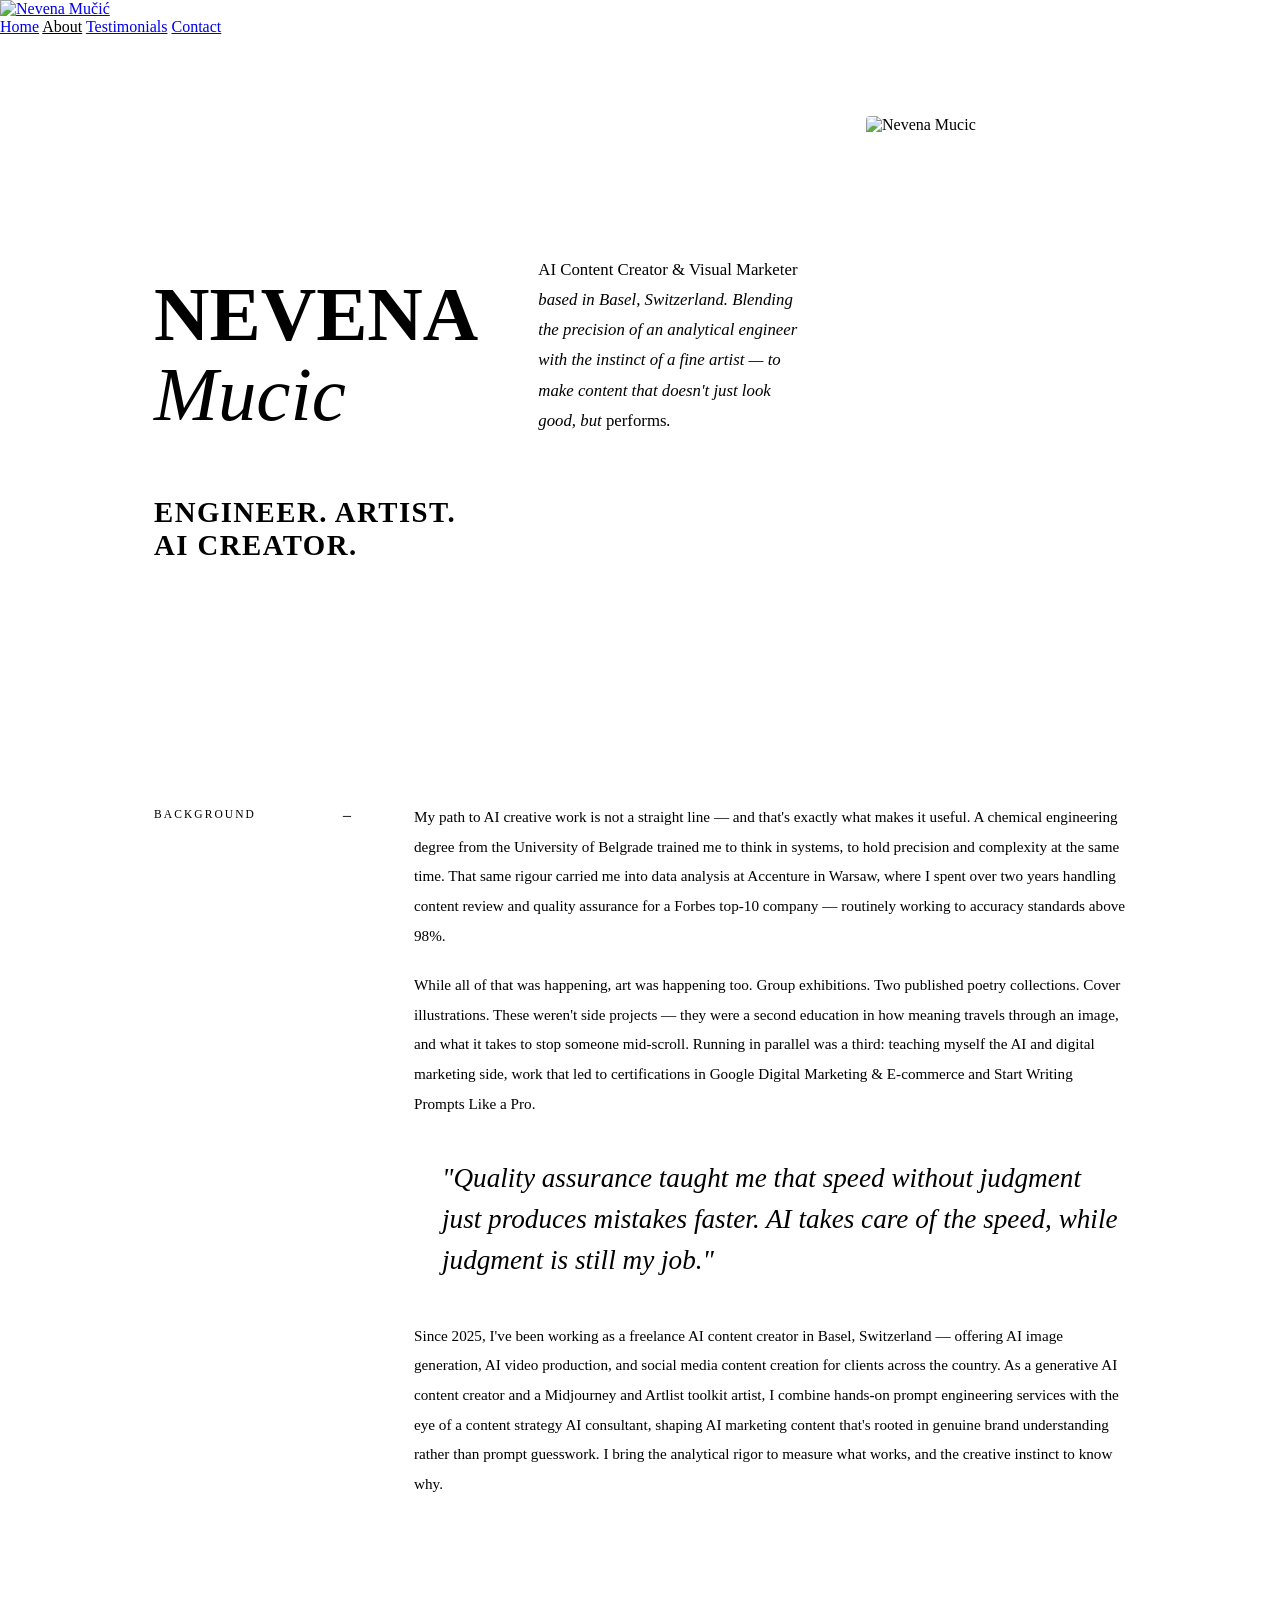
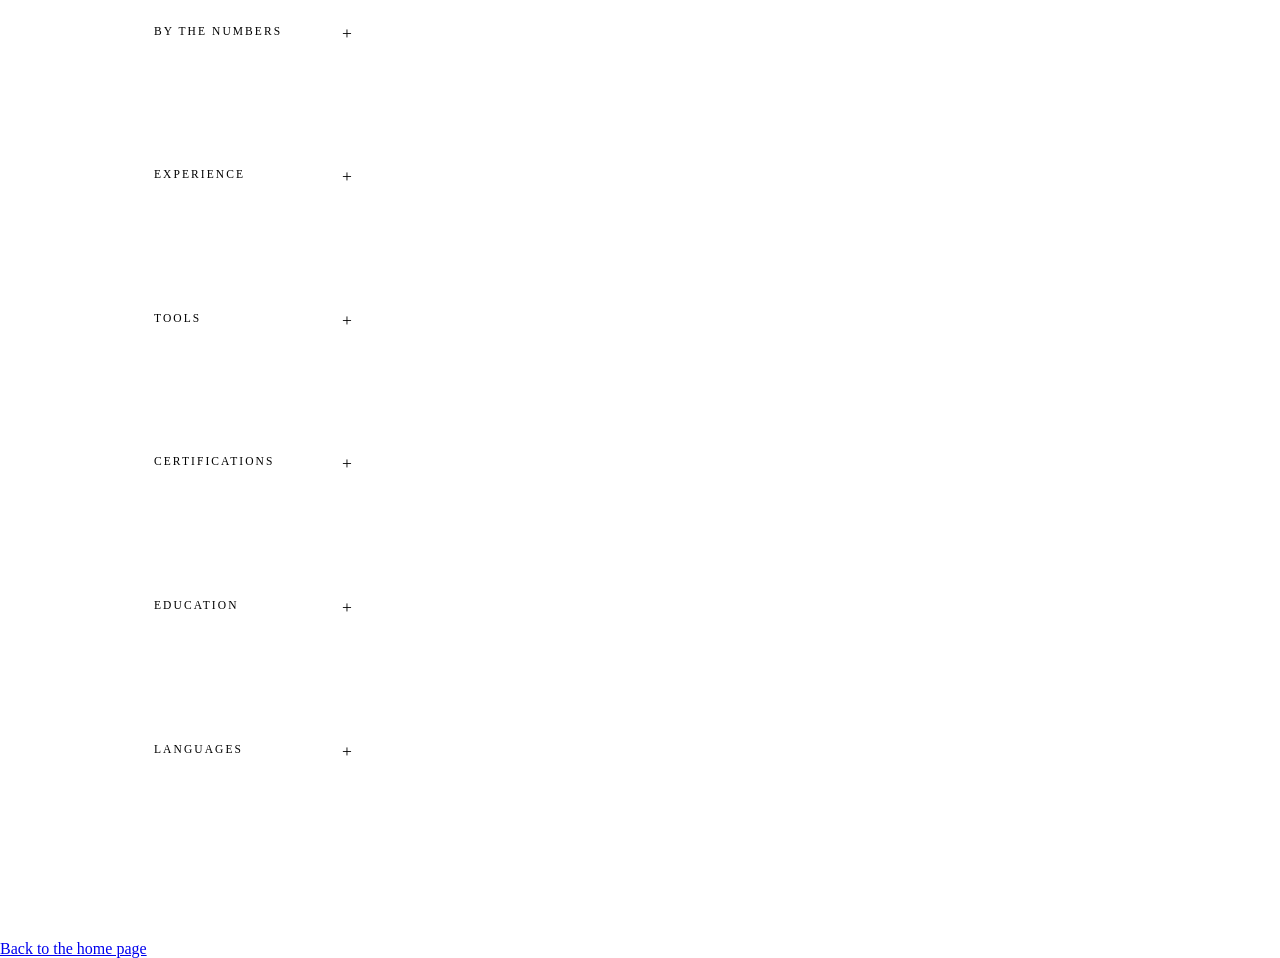
==== commit 012d6153: "Updated portfolio website Publish the latest approved Pelican build to GitHub Pages.  Co-authored-by" ====
--- a/about.html
+++ b/about.html
@@ -415,13 +415,13 @@
         }
 
     </style>
-    <link rel="stylesheet" href="/static/custom.css?v=83">
+    <link rel="stylesheet" href="https://nevenaai.com/static/custom.css?v=83">
 </head>
 <body>
 
     <nav class="top-nav">
         <a class="brand-logo" href="/" aria-label="Nevena Mučić home">
-            <img src="/static/Nevena_logo_no_text.png" alt="Nevena Mučić">
+            <img src="https://nevenaai.com/static/Nevena_logo_no_text.png" alt="Nevena Mučić">
         </a>
         <div class="nav-links">
             <a href="/">Home</a>
@@ -436,7 +436,7 @@
         <div class="page-header">
             <h2 class="about-eyebrow">Engineer. Artist. AI Creator.</h2>
             <div class="header-photo">
-                <img src="/static/profile.jpg" alt="Nevena Mucic">
+                <img src="https://nevenaai.com/static/profile.jpg" alt="Nevena Mucic">
             </div>
             <h1>NEVENA<br><em>Mucic</em></h1>
             <div class="header-statement">
@@ -628,7 +628,7 @@
         });
     })();
     </script>    <footer class="page-return-home">
-        <a href="/">Back to the home page</a>
+        <a href="https://nevenaai.com/">Back to the home page</a>
     </footer>
 </body>
 </html>
